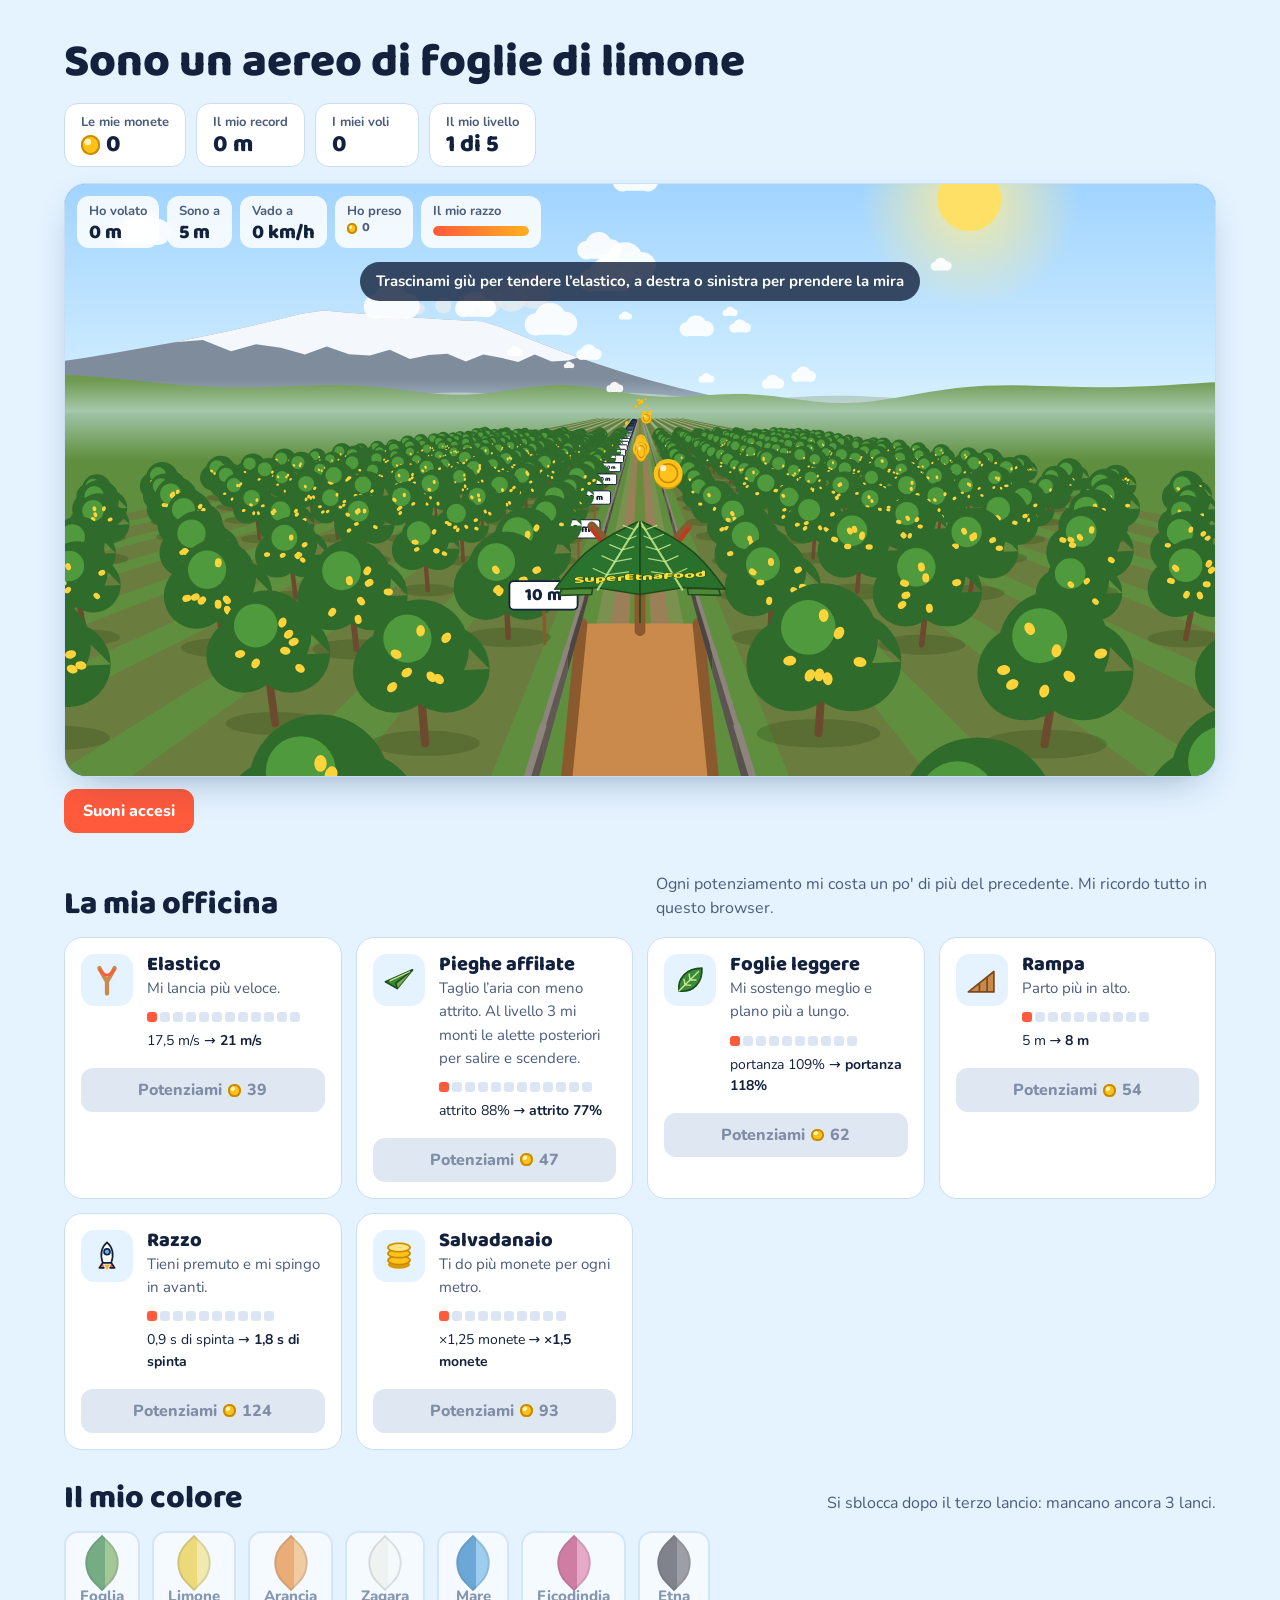
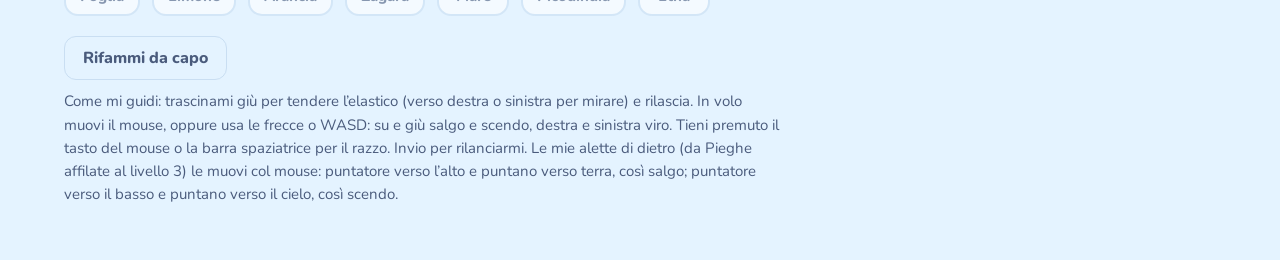
==== aereo/index.html @ 4b6e60f3 "Add files via upload" ====
<!DOCTYPE html>
<html lang="it">
<head>
<meta charset="utf-8">
<meta name="viewport" content="width=device-width, initial-scale=1">
<title>Aereo di foglie di limone</title>
<link rel="preconnect" href="https://fonts.googleapis.com">
<link href="https://fonts.googleapis.com/css2?family=Baloo+2:wght@600;800&family=Nunito:wght@500;700;800&display=swap" rel="stylesheet">
<style>
/* VOICE: gioco da cortile, allegro, raccontato dall'aereo stesso
   IDEA: una telecamera che insegue l'aereo di foglie di limone da dietro, sopra il prato a strisce
   PICTURE: il campo di volo in prima persona, grande in cima alla pagina, con cartelli, monete e nuvole in 3D
   COLOUR and TYPE: azzurro cielo dominante, legno caldo di supporto, oro moneta come accento; Baloo 2 + Nunito
   LAYOUT: titolo breve, campo di gioco a tutta larghezza, la mia officina a griglia sotto */
:root{color-scheme:light dark;
--bg:light-dark(#e4f3ff,#0c1530);--ink:light-dark(#13213d,#eef3ff);--soft:light-dark(#4a5b7c,#a9b7d6);
--card:light-dark(#ffffff,#16224a);--line:light-dark(#c9def2,#2a3a6e);
--coral:#ff5a3c;--coralInk:#fff;--gold:#ffc21a}
:root[data-theme=light]{color-scheme:light}:root[data-theme=dark]{color-scheme:dark}
*{box-sizing:border-box;min-width:0}
body{margin:0;background:var(--bg);color:var(--ink);font:16px/1.55 Nunito,system-ui,sans-serif;overflow-x:clip}
.band{padding:clamp(20px,3vw,40px) max(5vw,16px)}
h1,h2,h3{font-family:"Baloo 2",Nunito,sans-serif;line-height:1.05;margin:0;text-wrap:balance}
h1{font-size:clamp(32px,4.4vw,46px);font-weight:800}
h2{font-size:32px;font-weight:800}
h3{font-size:20px;font-weight:800}
.top{display:flex;flex-wrap:wrap;gap:16px 32px;align-items:flex-end;justify-content:space-between;padding-bottom:16px}
.top p{margin:6px 0 0;color:var(--soft);max-width:62ch}
.wallet{display:flex;gap:10px;flex-wrap:wrap}
.wallet>div{background:var(--card);border:1px solid var(--line);border-radius:14px;padding:8px 16px;min-width:104px}
.lbl{display:block;font-size:13px;color:var(--soft);font-weight:700}
.wallet b{font:800 24px/1.1 "Baloo 2",sans-serif;white-space:nowrap;display:flex;align-items:center;gap:6px}
.coin{display:inline-block;width:.8em;height:.8em;border-radius:50%;background:radial-gradient(circle at 35% 35%,#fff3b0 0 18%,var(--gold) 20% 70%,#d99a00 72%);box-shadow:inset 0 0 0 2px #c98a00;flex:none;vertical-align:-.08em}
.stage{position:relative;height:clamp(380px,66vh,640px);margin:0 max(5vw,16px);border-radius:22px;overflow:hidden;box-shadow:0 14px 40px -18px rgba(10,40,90,.45);border:1px solid var(--line);background:#4fb0ff}
.stage canvas{position:absolute;inset:0;width:100%;height:100%;touch-action:none;display:block;cursor:crosshair}
.hud{position:absolute;top:12px;left:12px;right:12px;display:flex;gap:8px;flex-wrap:wrap;pointer-events:none}
.hud>div{background:rgba(255,255,255,.84);color:#13213d;border-radius:12px;padding:5px 12px;backdrop-filter:blur(4px)}
.hud span{display:block;font-size:13px;font-weight:700;color:#4a5b7c}
.hud b{font:800 20px/1.1 "Baloo 2",sans-serif;white-space:nowrap;display:flex;gap:5px;align-items:center}
.fuel i{display:block;width:96px;height:10px;border-radius:6px;background:#dbe5f3;margin-top:5px;overflow:hidden}
.fuel em{display:block;height:100%;width:100%;background:linear-gradient(90deg,#ff5a3c,#ffb020);border-radius:6px}
.hint{position:absolute;left:50%;top:78px;transform:translateX(-50%);margin:0;background:rgba(19,33,61,.8);color:#fff;font-weight:700;padding:8px 16px;border-radius:999px;pointer-events:none;font-size:15px;max-width:min(92%,560px);text-align:center;text-wrap:balance}
.hint:empty{display:none}
.boost{position:absolute;right:14px;bottom:14px;min-height:64px;min-width:96px;border-radius:999px;font-size:18px;box-shadow:0 6px 0 #b4341f;touch-action:none;user-select:none;-webkit-user-select:none}
.boost:active,.boost.on{transform:translateY(4px);box-shadow:0 2px 0 #b4341f}
.boost[hidden]{display:none}
.prog{position:absolute;right:14px;top:96px;bottom:96px;width:58px;display:flex;flex-direction:column;align-items:center;gap:6px;pointer-events:none}
.prog[hidden]{display:none}
.prog b{background:rgba(255,255,255,.88);color:#13213d;border-radius:999px;padding:2px 8px;font:800 13px/1.3 Nunito,sans-serif;white-space:nowrap}
.prog .track{position:relative;flex:1;width:16px;border-radius:10px;background:rgba(255,255,255,.55);box-shadow:inset 0 0 0 2px rgba(19,33,61,.35)}
.prog .fill{position:absolute;left:0;right:0;bottom:0;height:0;border-radius:10px;background:linear-gradient(0deg,#3a8a3e,#ffd43b)}
.prog .rec{position:absolute;left:-10px;right:-10px;height:0;border-top:3px solid #ff5a3c}
.prog .rec[hidden]{display:none}
.prog .tick{position:absolute;left:-4px;right:-4px;height:0;border-top:2px solid rgba(19,33,61,.55)}
.prog .lv{position:absolute;left:-30px;transform:translateY(50%);font:800 12px/1.4 Nunito,sans-serif;font-style:normal;color:#13213d;background:rgba(255,255,255,.85);border-radius:6px;padding:0 5px}
.prog .lv.on{background:#ff5a3c;color:#fff}
.lvup{position:absolute;left:50%;top:34%;transform:translate(-50%,-50%);margin:0;text-align:center;pointer-events:none;color:#fff;font:800 clamp(28px,6vw,46px)/1.05 "Baloo 2",sans-serif;text-shadow:0 3px 0 #13213d,0 0 18px rgba(19,33,61,.55);opacity:0;transition:opacity .3s}
.lvup.on{opacity:1}
.lvup small{display:block;font-size:.5em;font-family:Nunito,sans-serif}
.ctrl .solo-tel{display:none}
.ctrl.tel .solo-tel{display:inline-flex}
.prog .me{position:absolute;left:50%;width:22px;height:22px;margin:0 0 -11px -11px;bottom:0;border-radius:70% 0;transform:rotate(-45deg);background:#2e7d32;box-shadow:0 0 0 3px #fff,0 2px 6px rgba(0,0,0,.35)}
@media(max-width:600px){.prog{top:88px;bottom:92px;width:50px}.prog b{font-size:12px;padding:1px 6px}}
.result{position:absolute;inset:0;display:grid;place-items:center;background:rgba(8,20,45,.35);padding:16px}
.result[hidden]{display:none}
.rcard{background:var(--card);color:var(--ink);border-radius:20px;padding:22px 24px;width:min(370px,100%);box-shadow:0 20px 50px -20px rgba(0,0,0,.5);text-align:center}
.rcard .big{font:800 clamp(40px,8vw,52px)/1 "Baloo 2",sans-serif;margin:4px 0 2px}
.rcard .rec{display:inline-block;background:var(--gold);color:#3a2600;font-weight:800;border-radius:999px;padding:2px 12px;font-size:14px;margin-bottom:6px}
.rows{margin:12px 0 16px;text-align:left}
.rows div{display:flex;justify-content:space-between;gap:12px;padding:6px 0;border-bottom:1px dashed var(--line)}
.rows div:last-child{border:0;font-weight:800;font-size:18px}
.rows b{white-space:nowrap;display:flex;gap:5px;align-items:center}
button{font:800 16px/1 Nunito,sans-serif;min-height:44px;border-radius:12px;border:0;cursor:pointer;padding:0 18px;background:var(--coral);color:var(--coralInk);display:inline-flex;align-items:center;justify-content:center;gap:6px;white-space:nowrap}
button:hover:not(:disabled){filter:brightness(1.07)}
button:focus-visible{outline:3px solid var(--gold);outline-offset:2px}
button:disabled{background:light-dark(#dfe7f2,#26335f);color:light-dark(#7f8da6,#8592b5);cursor:not-allowed}
.rcard button{width:100%;font-size:18px;min-height:50px}
.shophead{display:flex;flex-wrap:wrap;justify-content:space-between;align-items:flex-end;gap:8px 24px;margin-bottom:16px}
.shophead p{margin:0;color:var(--soft);max-width:56ch}
.grid{display:grid;grid-template-columns:repeat(auto-fill,minmax(min(100%,250px),1fr));gap:14px}
.up{background:var(--card);border:1px solid var(--line);border-radius:18px;padding:16px;display:grid;grid-template-columns:52px minmax(0,1fr);gap:4px 14px;align-content:start}
.up .ic{width:52px;height:52px;border-radius:14px;background:light-dark(#e4f3ff,#0f1b3e);display:grid;place-items:center;grid-row:span 2}
.up .ic svg{width:34px;height:34px}
.up p{margin:2px 0 0;color:var(--soft);font-size:15px}
.pips{display:flex;gap:3px;flex-wrap:wrap;margin-top:8px}
.pips i{width:10px;height:10px;border-radius:3px;background:light-dark(#dbe5f3,#26335f)}
.pips i.on{background:var(--coral)}
.val{font-size:14px!important;color:var(--ink)!important;margin-top:8px!important}
.up button{grid-column:1/-1;margin-top:12px}
.ghost{background:transparent;color:var(--soft);border:1px solid var(--line);margin-top:20px}
.foot{color:var(--soft);font-size:15px;margin-top:10px;max-width:80ch}
.esci{display:none;background:var(--card);color:var(--ink);border:1px solid var(--line);min-height:48px;align-self:center}
html.limoneto .esci{display:inline-flex}
.colhead{margin-top:32px}
.swatches{display:flex;flex-wrap:wrap;gap:12px}
.sw{flex-direction:column;background:var(--card);color:var(--ink);border:2px solid var(--line);min-height:auto;padding:10px 14px;gap:6px;border-radius:14px;font-size:15px}
.sw i{width:40px;height:40px;border-radius:70% 0;display:block;transform:rotate(-45deg);box-shadow:inset 0 0 0 2px rgba(0,0,0,.18)}
.sw[aria-pressed=true]{border-color:var(--coral);box-shadow:0 0 0 2px var(--coral)}
.sw:disabled{background:var(--card);color:var(--soft);opacity:.6}
.ctrl{display:flex;flex-wrap:wrap;gap:10px;margin:12px max(5vw,16px) 0}
.ctrl button{background:var(--card);color:var(--ink);border:1px solid var(--line)}
.ctrl button[aria-pressed=true]{background:var(--coral);color:var(--coralInk);border-color:var(--coral)}
.rnote{margin:-6px 0 12px;font-weight:700;color:var(--ink)}
.rnote[hidden]{display:none}
.premio{display:none;margin:8px 0 0;font-weight:700;color:var(--ink)}
html.limoneto .premio{display:block}
@media(max-width:600px){.hud b{font-size:17px}.hud>div{padding:4px 9px}.fuel i{width:70px}.hint{font-size:14px;top:auto;bottom:90px}.stage{margin:0 10px;border-radius:16px}}
</style>
</head>
<body>
<header class="band top">
  <div>
    <h1>Sono un aereo di foglie di limone</h1>
  </div>
  <div class="wallet">
    <div><span class="lbl">Le mie monete</span><b><span class="coin"></span><span id="coins">0</span></b></div>
    <div><span class="lbl">Il mio record</span><b id="best">0 m</b></div>
    <div><span class="lbl">I miei voli</span><b id="flights">0</b></div>
    <div><span class="lbl">Il mio livello</span><b id="livW">1 di 5</b></div>
    <button class="esci" id="esci"><svg viewBox="0 0 24 24" width="20" height="20" aria-hidden="true"><path d="M10 6 4 12l6 6M4 12h16" stroke="currentColor" stroke-width="2.5" fill="none" stroke-linecap="round" stroke-linejoin="round"/></svg>Torna al limoneto</button>
  </div>
</header>

<section class="stage" id="stage">
  <canvas id="game" aria-label="La stradina del limoneto, vista da dietro di me: trascinami giù per tendere l'elastico e lasciami andare"></canvas>
  <div class="hud">
    <div><span>Ho volato</span><b id="hDist">0 m</b></div>
    <div><span>Sono a</span><b id="hAlt">0 m</b></div>
    <div><span>Vado a</span><b id="hSpd">0 km/h</b></div>
    <div><span>Ho preso</span><b><span class="coin"></span><span id="hLoot">0</span></b></div>
    <div class="fuel" id="fuelBox"><span>Il mio razzo</span><i><em id="fuel"></em></i></div>
  </div>
  <p class="hint" id="hint"></p>
  <p class="lvup" id="lvup" aria-live="polite"></p>
  <button class="boost" id="boost" hidden>Razzo</button>
  <div class="prog" id="prog" hidden aria-hidden="true"><b id="progTop">4.000 m</b><div class="track" id="progTrack"><i class="fill" id="progFill"></i><i class="rec" id="progRec"></i><i class="me" id="progMe"></i></div><b>0 m</b></div>
  <div class="result" id="result" hidden>
    <div class="rcard" role="dialog" aria-labelledby="rTitle">
      <h3 id="rTitle">Sono atterrato!</h3>
      <div class="big" id="rDist">0 m</div>
      <span class="rec" id="rRec" hidden>È il mio nuovo record</span>
      <div class="rows">
        <div><span>Livello raggiunto</span><b id="rLiv">1</b></div>
        <div><span id="rDistLbl">Metri che ho volato</span><b><span class="coin"></span><span id="rDistC">0</span></b></div>
        <div><span>Monete che ho preso in volo</span><b><span class="coin"></span><span id="rLoot">0</span></b></div>
        <div><span>Ti porto in tasca</span><b><span class="coin"></span><span id="rTot">0</span></b></div>
      </div>
      <p class="rnote" id="rSblocco" hidden>Hai sbloccato i colori! Sotto l'officina puoi scegliere il mio.</p>
      <button id="again">Rilanciami</button>
    </div>
  </div>
</section>
<div class="ctrl" id="ctrl">
  <button id="btSuono" aria-pressed="true">Suoni accesi</button>
  <button id="btGiro" class="solo-tel" aria-pressed="true">Guida col giroscopio</button>
  <button id="btInv" class="solo-tel" aria-pressed="false">Inverti su e giù</button>
  <button id="btTara" class="solo-tel">Rimetti dritto</button>
</div>

<section class="band">
  <div class="shophead">
    <h2>La mia officina</h2>
    <p>Ogni potenziamento mi costa un po' di più del precedente. Mi ricordo tutto in questo browser.</p>
  </div>
  <div class="grid" id="shop"></div>
  <div class="shophead colhead">
    <h2>Il mio colore</h2>
    <p id="colNota"></p>
  </div>
  <div class="swatches" id="swatches"></div>
  <button class="ghost" id="reset">Rifammi da capo</button>
  <p class="foot" id="howto"></p>
</section>

<script>
{
const $=s=>document.querySelector(s);
const cv=$('#game'),ctx=cv.getContext('2d'),stage=$('#stage');
const KEY='aereo-di-carta-v1',G=9.8,THRUST=15,STEP=1/120,LAUNCH_G=.38,NEAR=.2;
const coarse=matchMedia('(pointer: coarse)').matches;
const IN_LIM=(()=>{try{return window.parent&&window.parent!==window&&/da=limoneto/.test(location.search)}catch(e){return false}})();
if(IN_LIM)document.documentElement.classList.add('limoneto');
const manda=m=>{try{if(IN_LIM)parent.postMessage(m,'*')}catch(e){}};
$('#esci').addEventListener('click',()=>{let ok=false;try{if(parent.__chiudiMinigioco){parent.__chiudiMinigioco();ok=true}}catch(e){}if(!ok)manda({tipo:'aereo-chiudi'})});
const nf=(n,d=0)=>n.toLocaleString('it-IT',{maximumFractionDigits:d});

const UP=[
 {id:'elastico',name:'Elastico',desc:'Mi lancia più veloce.',base:25,max:12,fmt:l=>`${nf(14+3.5*l,1)} m/s`},
 {id:'ali',name:'Pieghe affilate',desc:'Taglio l’aria con meno attrito. Al livello 3 mi monti le alette posteriori per salire e scendere.',base:30,max:12,fmt:l=>`attrito ${Math.round(100*.88**l)}%`},
 {id:'carta',name:'Foglie leggere',desc:'Mi sostengo meglio e plano più a lungo.',base:40,max:10,fmt:l=>`portanza ${Math.round(100*(1+.09*l))}%`},
 {id:'rampa',name:'Rampa',desc:'Parto più in alto.',base:35,max:10,fmt:l=>`${2+3*l} m`},
 {id:'razzo',name:'Razzo',desc:'Tieni premuto e mi spingo in avanti.',base:80,max:10,fmt:l=>l?`${nf(.9*l,1)} s di spinta`:'non ce l’ho'},
 {id:'zecca',name:'Salvadanaio',desc:'Ti do più monete per ogni metro.',base:60,max:10,fmt:l=>`×${nf(1+.25*l,2)} monete`}
];
const ICON={
 elastico:'<svg viewBox="0 0 40 40"><path d="M20 36V22M20 22 11 6M20 22l9-16" stroke="#c98a4b" stroke-width="5" stroke-linecap="round" fill="none"/><path d="M11 7q9 14 18 0" stroke="#ff5a3c" stroke-width="3" fill="none"/></svg>',
 ali:'<svg viewBox="0 0 40 40"><path d="M4 22 36 8 18 30z" fill="#3a8a3e" stroke="#1f4d1a" stroke-width="2" stroke-linejoin="round"/><path d="M36 8 16 24l2 6" fill="#78aa50" stroke="#1f4d1a" stroke-width="2" stroke-linejoin="round"/><path d="M33 10 9 21" stroke="#c8eb8c" stroke-width="1.5"/></svg>',
 carta:'<svg viewBox="0 0 40 40"><path d="M7 33C5 18 16 6 34 6c1 17-10 29-27 27z" fill="#3a8a3e" stroke="#1f4d1a" stroke-width="2" stroke-linejoin="round"/><path d="M7 33 30 10M14 26l-1-7M14 26l7 0M20 20l-1-7M20 20l7 0" stroke="#c8eb8c" stroke-width="1.6" stroke-linecap="round"/></svg>',
 rampa:'<svg viewBox="0 0 40 40"><path d="M4 34 34 10v24z" fill="#c98a4b" stroke="#7a4a1e" stroke-width="2" stroke-linejoin="round"/><path d="M17 24v10M26 17v17" stroke="#7a4a1e" stroke-width="2"/></svg>',
 razzo:'<svg viewBox="0 0 40 40"><path d="M20 4c7 6 8 15 5 24H15c-3-9-2-18 5-24z" fill="#fff" stroke="#13213d" stroke-width="2"/><circle cx="20" cy="15" r="3.5" fill="#5db8ff" stroke="#13213d" stroke-width="2"/><path d="M15 28l-4 6h6M25 28l4 6h-6" fill="#ff5a3c" stroke="#13213d" stroke-width="2" stroke-linejoin="round"/><path d="M17 30l3 7 3-7" fill="#ffb020"/></svg>',
 zecca:'<svg viewBox="0 0 40 40"><ellipse cx="20" cy="30" rx="13" ry="5" fill="#d99a00"/><ellipse cx="20" cy="25" rx="13" ry="5" fill="#ffc21a" stroke="#c98a00" stroke-width="2"/><ellipse cx="20" cy="17" rx="13" ry="5" fill="#ffc21a" stroke="#c98a00" stroke-width="2"/><ellipse cx="20" cy="10" rx="13" ry="5" fill="#ffe27a" stroke="#c98a00" stroke-width="2"/></svg>'
};

const COLORI=[
 {id:'foglia',nome:'Foglia',top:[46,125,50],under:[120,170,80],keel:[88,150,62],edge:'#1f4d1a',vein:'rgba(200,235,140,.85)',brand:'#ffe135'},
 {id:'limone',nome:'Limone',top:[240,200,35],under:[250,228,120],keel:[225,180,30],edge:'#6e5200',vein:'rgba(255,250,210,.9)',brand:'#2e7d32'},
 {id:'arancia',nome:'Arancia',top:[238,128,30],under:[250,178,100],keel:[215,108,22],edge:'#6e3300',vein:'rgba(255,225,180,.85)',brand:'#fff4c2'},
 {id:'zagara',nome:'Zagara',top:[246,244,234],under:[255,255,250],keel:[228,224,208],edge:'#7d7762',vein:'rgba(170,160,120,.75)',brand:'#2e7d32'},
 {id:'mare',nome:'Mare',top:[28,118,190],under:[110,180,230],keel:[22,98,165],edge:'#0b355a',vein:'rgba(190,230,255,.8)',brand:'#ffe135'},
 {id:'ficodindia',nome:'Ficodindia',top:[196,48,104],under:[232,120,162],keel:[170,35,86],edge:'#560d2b',vein:'rgba(255,200,220,.8)',brand:'#ffe135'},
 {id:'etna',nome:'Etna',top:[62,56,64],under:[112,102,108],keel:[46,40,48],edge:'#141113',vein:'rgba(255,140,60,.75)',brand:'#ff7a1a'}
];
const colore=()=>COLORI.find(c=>c.id===st.colore&&st.flights>=3)||COLORI[0];
function load(){try{const d=JSON.parse(localStorage.getItem(KEY));if(d&&d.lv)return d}catch(e){}return{coins:0,best:0,flights:0,lv:{}}}
function save(){try{localStorage.setItem(KEY,JSON.stringify(st))}catch(e){}}
let st=load();
const lv=id=>Math.max(1,st.lv[id]||0);
const alette=()=>lv('ali')>=3;
const cost=(u,l)=>Math.round(u.base*1.55**l);
const stats=()=>({v0:14+3.5*lv('elastico'),kD:.03*.88**lv('ali'),kL:.06*(1+.09*lv('carta')),ramp:2+3*lv('rampa'),fuel:.9*lv('razzo'),mult:1+.25*lv('zecca')});

let dpr=1,W=0,H=0,F=1,cx=0,cy=0;
let S=stats(),state='aim',plane,coins=[],pops=[],boosting=false,flightT=0;
let dragging=false,dragStart=null,power=0,aimYaw=0;
let ptX=0,ptY=0,inX=0,inY=0,joy=null;
const giro={ok:false,roll:0,pit:0,r0:null,p0:null};let giroChiesto=false;
const giroOn=()=>coarse&&st.giro!==false;
function angoloSchermo(){const a=(screen.orientation&&screen.orientation.angle!=null)?screen.orientation.angle:(window.orientation||0);return((a%360)+360)%360}
function suGiro(e){if(e.gamma==null&&e.beta==null)return;giro.ok=true;const a=angoloSchermo();
  giro.roll=a===90?e.beta:a===270?-e.beta:a===180?-e.gamma:e.gamma;
  giro.pit=a===90?e.gamma:a===270?-e.gamma:a===180?e.beta:-e.beta;if(giro.r0==null)tara()}
async function chiediGiro(){if(giroChiesto||!giroOn())return;giroChiesto=true;
  try{if(window.DeviceOrientationEvent&&typeof DeviceOrientationEvent.requestPermission==='function'){const r=await DeviceOrientationEvent.requestPermission();if(r!=='granted'){giroChiesto=false;return}}addEventListener('deviceorientation',suGiro)}catch(e){giroChiesto=false}}
function tara(){giro.r0=giro.roll;giro.p0=giro.pit}
function giroIn(){if(state!=='fly'||!giroOn()||!giro.ok||joy||giro.r0==null)return null;
  let dr=giro.roll-giro.r0,dp=giro.pit-giro.p0;if(dp>90)dp-=180;if(dp<-90)dp+=180;if(dr>90)dr-=180;if(dr<-90)dr+=180;
  return[dz(cl(dr/22)),dz(cl(dp/18))*(st.inv?-1:1)]}const keys=new Set();
const C={x:0,y:0,z:0},cam={yaw:0,pitch:0,roll:0};

const stars=Array.from({length:90},()=>({a:Math.random()*6.283,e:.04+Math.random()*.9,r:Math.random()*1.3+.4}));
function isDark(){const t=document.documentElement.dataset.theme;if(t==='dark')return true;if(t==='light')return false;return matchMedia('(prefers-color-scheme: dark)').matches}

function resize(){dpr=Math.min(2,window.devicePixelRatio||1);W=cv.width=Math.round(stage.clientWidth*dpr);H=cv.height=Math.round(stage.clientHeight*dpr);F=Math.min(H*.85,W*.75);cx=W/2;cy=H*.5}
const ro=new ResizeObserver(resize);ro.observe(stage);resize();

function rnd(n){const x=Math.sin(n*127.1+311.7)*43758.5453;return x-Math.floor(x)}
function makeCoins(){
  coins=[];let x=14;
  while(x<9000){
    x+=8+Math.random()*16;const spread=Math.min(14,2+x*.02),hm=Math.min(70,3+x*.045);
    const z=(Math.random()-.5)*2*spread,y=1+Math.random()*hm;
    if(Math.random()<.3){for(let i=0;i<5;i++)coins.push({x:x+i*4,y,z,got:false});x+=20}
    else coins.push({x,y,z,got:false});
  }
}

function reset(){
  S=stats();state='aim';boosting=false;dragging=false;power=0;aimYaw=0;flightT=0;pops=[];inX=inY=ptX=ptY=0;joy=null;
  plane={x:0,y:S.ramp+1.2,z:0,v:0,g:0,psi:0,fuel:S.fuel,ground:false,loot:0,boost:false};
  makeCoins();trail.length=0;$('#result').hidden=true;renderShop();
}

/* fisica: v velocità, g angolo di salita, psi direzione; pitchIn = cabra (+) o picchia (−) */
function integ(p,dt,boost,pitchIn,turn){
  const v=Math.max(.5,p.v),c=Math.cos(p.g),k=1+.6*pitchIn;
  const L=Math.min(S.kL*v*v*k,1.3*G*k)*Math.max(0,c),D=S.kD*v*v*(1+.7*pitchIn*pitchIn);
  p.v=Math.max(.5,p.v+(-D-G*Math.sin(p.g)+(boost?THRUST:0))*dt);
  p.g=Math.max(-1.5,Math.min(1.4,p.g+(L-G*c)/v*dt));
  p.psi+=turn*dt;
  const h=p.v*Math.cos(p.g);p.x+=h*Math.cos(p.psi)*dt;p.z+=h*Math.sin(p.psi)*dt;p.y+=p.v*Math.sin(p.g)*dt;
}

function aimEye(){const back=power*2.2;return{x:-back*Math.cos(aimYaw),y:S.ramp+1.2-power*.45,z:-back*Math.sin(aimYaw)}}

function launch(){
  if(power<.08){power=0;aimYaw=0;return}
  const e=aimEye();Object.assign(plane,{x:e.x,y:e.y,z:e.z,v:S.v0*power,g:LAUNCH_G,psi:aimYaw});
  state='fly';power=0;tara();livVolo=1;audioInit();renderShop();
}

function update(dt){
  const p=plane;flightT+=dt;
  if(p.ground){
    p.v-=7*dt;if(p.v<=.2){p.v=0;land();return}
    p.x+=p.v*Math.cos(p.psi)*dt;p.z+=p.v*Math.sin(p.psi)*dt;return;
  }
  const b=boosting&&p.fuel>0;if(b)p.fuel=Math.max(0,p.fuel-dt);p.boost=b;
  integ(p,dt,b,inY,inX*.9*Math.min(1,p.v/8));
  if(p.y<=0){p.y=0;p.g=0;p.ground=true;p.v*=.75;p.boost=false}
  for(const c of coins){
    if(c.got||Math.abs(c.x-p.x)>2.2)continue;
    if(Math.hypot(c.x-p.x,c.y-p.y,c.z-p.z)<2.2){c.got=true;const v=Math.round(5*S.mult);p.loot+=v;pops.push({x:c.x,y:c.y,z:c.z,t:0,txt:'+'+v})}
  }
  const ln=livelloDi(p.x);if(ln>livVolo){livVolo=ln;const v=Math.round(25*ln*S.mult);p.loot+=v;annunciaLivello(ln,v)}
  if(flightT>400)land();
}

function land(){
  if(state!=='fly')return;state='done';boosting=false;$('#boost').classList.remove('on');
  const d=Math.max(0,plane.x),dc=Math.floor(d*S.mult),tot=dc+plane.loot,rec=d>st.best;
  const prima=st.flights;st.coins+=tot;st.flights++;st.livMax=Math.max(st.livMax||1,livelloDi(d));$('#rSblocco').hidden=!(prima<3&&st.flights>=3);if(rec)st.best=d;save();
  $('#rDist').textContent=nf(d,1)+' m';$('#rLiv').textContent=livelloDi(d)+' · '+LIVELLI[livelloDi(d)-1];$('#rRec').hidden=!rec;
  $('#rDistLbl').textContent=S.mult>1?`Metri che ho volato × ${nf(S.mult,2)}`:'Metri che ho volato';
  $('#rDistC').textContent=nf(dc);$('#rLoot').textContent=nf(plane.loot);$('#rTot').textContent='+'+nf(tot);
  $('#result').hidden=false;renderShop();manda({tipo:'aereo-fine',metri:+d.toFixed(1),monete:tot,record:rec});$('#again').focus({preventScroll:true});
}

/* camera in terza persona: mi segue da dietro e da sopra */
let bank=0;const trail=[];let sparks=[];
/* 5 livelli: con tutti i potenziamenti al massimo e un volo ben guidato arrivo a circa 3.860 m, quindi il percorso è di 4.000 m in 5 tratti da 800 */
const PERCORSO=4000,TRATTO=PERCORSO/5,LIVELLI=['La stradina','I filari','La saia','Le colline','Verso l’Etna'];
const livelloDi=d=>Math.min(5,Math.floor(Math.max(0,d)/TRATTO)+1);
let livVolo=1,lvT=null;
function annunciaLivello(n,bonus){const el=$('#lvup');el.innerHTML=`Livello ${n}<small>${LIVELLI[n-1]} · +${nf(bonus)} monete</small>`;el.classList.add('on');clearTimeout(lvT);lvT=setTimeout(()=>el.classList.remove('on'),2200);suonoLivello()}
(function(){const tr=$('#progTrack');let h='';for(let i=1;i<5;i++)h+=`<i class="tick" style="bottom:${i*20}%"></i>`;for(let i=1;i<=5;i++)h+=`<i class="lv" id="lv${i}" style="bottom:${i*20-10}%">${i}</i>`;tr.insertAdjacentHTML('beforeend',h)})();
function pose(){
  if(state==='aim'){const e=aimEye();return{x:e.x,y:e.y,z:e.z,psi:aimYaw,g:LAUNCH_G*(.4+.6*power),roll:0}}
  const p=plane;return{x:p.x,y:p.y,z:p.z,psi:p.psi,g:p.ground?0:p.g,roll:p.ground?0:bank};
}
function camera(dt){
  const P=pose(),fl=state!=='aim';
  bank+=((state==='fly'&&!plane.ground?inX*.6:0)-bank)*Math.min(1,dt*6);
  const dist=7+(fl?Math.min(5,plane.v*.07):0),h=2.6,cp=Math.cos(P.psi),sp=Math.sin(P.psi);
  const T={x:P.x-cp*dist,y:Math.max(.7,P.y+h-Math.sin(P.g)*dist*.5),z:P.z-sp*dist};
  const k=Math.min(1,dt*(fl?6:10));C.x+=(T.x-C.x)*k;C.y+=(T.y-C.y)*k;C.z+=(T.z-C.z)*k;
  const L={x:P.x+cp*5,y:P.y+.4,z:P.z+sp*5};
  const yaw=Math.atan2(L.z-C.z,L.x-C.x),pit=Math.atan2(L.y-C.y,Math.hypot(L.x-C.x,L.z-C.z));
  let dy=yaw-cam.yaw;dy=Math.atan2(Math.sin(dy),Math.cos(dy));
  cam.yaw+=dy*Math.min(1,dt*10);cam.pitch+=(pit-cam.pitch)*Math.min(1,dt*10);cam.roll+=(-bank*.25-cam.roll)*Math.min(1,dt*6);
}
/* il mio corpo di foglie di limone: coordinate locali (avanti, destra, su) */
const SC=1.3,NOSE=[1.05,0],BRAND='SuperEtnaFood';
function wingPts(side){
  const tip=[-.85,.8*side],d=[tip[0]-NOSE[0],tip[1]-NOSE[1]],len=Math.hypot(d[0],d[1]);
  const n=side<0?[-d[1]/len,d[0]/len]:[d[1]/len,-d[0]/len],pts=[];
  for(let i=0;i<=10;i++){const t=i/10,b=.14*Math.sin(Math.PI*t);const f=NOSE[0]+d[0]*t+n[0]*b,r=NOSE[1]+d[1]*t+n[1]*b;pts.push([f,r,.07*Math.abs(r)])}
  pts.push([-.78,.42*side,.035]);pts.push([-.85,0,0]);return{pts,n,tip};
}
const WINGS=[wingPts(-1),wingPts(1)];
function toWorld(P,f,r,u){
  f*=SC;r*=SC;u*=SC;
  const cg=Math.cos(P.g),sg=Math.sin(P.g),cps=Math.cos(P.psi),sps=Math.sin(P.psi),cr=Math.cos(P.roll),sr=Math.sin(P.roll);
  const Fw=[cg*cps,sg,cg*sps],R0=[-sps,0,cps],U0=[-sg*cps,cg,-sg*sps];
  const R=[R0[0]*cr-U0[0]*sr,R0[1]*cr-U0[1]*sr,R0[2]*cr-U0[2]*sr],U=[U0[0]*cr+R0[0]*sr,U0[1]*cr+R0[1]*sr,U0[2]*cr+R0[2]*sr];
  return[P.x+Fw[0]*f+R[0]*r+U[0]*u,P.y+Fw[1]*f+R[1]*r+U[1]*u,P.z+Fw[2]*f+R[2]*r+U[2]*u];
}
const cw=(P,q)=>toCam(...toWorld(P,q[0],q[1],q[2]));
function shade(P,a,b,c){
  const A=toWorld(P,...a),B=toWorld(P,...b),Cc=toWorld(P,...c),u=[B[0]-A[0],B[1]-A[1],B[2]-A[2]],v=[Cc[0]-A[0],Cc[1]-A[1],Cc[2]-A[2]];
  const n=[u[1]*v[2]-u[2]*v[1],u[2]*v[0]-u[0]*v[2],u[0]*v[1]-u[1]*v[0]],nl=Math.hypot(...n)||1;
  return .6+.4*Math.abs((n[0]*.35+n[1]*.85+n[2]*.4)/nl/1.01);
}
const rgb=(c,k)=>`rgb(${Math.round(c[0]*k)},${Math.round(c[1]*k)},${Math.round(c[2]*k)})`;
function pathCam(cs){const c=clip(cs);if(c.length<3)return false;ctx.beginPath();c.forEach((q,i)=>{const s=pr(q);i?ctx.lineTo(s.x,s.y):ctx.moveTo(s.x,s.y)});ctx.closePath();return true}
function drawPlane(P,t,boost){
  if(boost){const fl=1+.3*Math.sin(t*45)+.15*Math.sin(t*71),f0=-.9,
      fiamma=(len,w,col)=>{const tip=toWorld(P,f0-len*fl,0,-.03);poly([toWorld(P,f0,-w,-.03),tip,toWorld(P,f0,w,-.03)],col);poly([toWorld(P,f0,0,-w-.03),tip,toWorld(P,f0,0,w-.03)],col)};
    const g0=toCam(...toWorld(P,f0-.5,0,-.03));
    if(g0.f>NEAR){const c=pr(g0),R_=Math.min(260*dpr,1.6*F/g0.f*fl),gr=ctx.createRadialGradient(c.x,c.y,0,c.x,c.y,R_);gr.addColorStop(0,'rgba(255,200,60,.55)');gr.addColorStop(1,'rgba(255,90,20,0)');ctx.fillStyle=gr;ctx.beginPath();ctx.arc(c.x,c.y,R_,0,7);ctx.fill()}
    fiamma(3.2,.34,'rgba(230,60,20,.55)');fiamma(2.4,.26,'#ff6a1c');fiamma(1.6,.18,'#ffb020');fiamma(.9,.1,'#ffe135');fiamma(.4,.05,'#fffbe0')}
  const up=toWorld(P,0,0,1),ctr=toWorld(P,0,0,0),top=(C.x-ctr[0])*(up[0]-ctr[0])+(C.y-ctr[1])*(up[1]-ctr[1])+(C.z-ctr[2])*(up[2]-ctr[2])>0;
  const K=colore(),LEAF=K.top,UNDER=K.under,KEEL=K.keel,VEIN=top?K.vein:'rgba(255,255,255,.6)';
  const faces=[];
  WINGS.forEach((w,i)=>{const cs=w.pts.map(q=>cw(P,q));faces.push({d:cs.reduce((s,q)=>s+q.f,0)/cs.length,draw:()=>{
    if(!pathCam(cs))return;ctx.fillStyle=rgb(top?LEAF:UNDER,shade(P,[NOSE[0],0,0],w.pts[10],[-.85,0,0]));ctx.fill();ctx.strokeStyle=K.edge;ctx.lineWidth=1.6*dpr;ctx.lineJoin='round';ctx.stroke();
    const mid=[-.82,w.tip[1]*.5,.035];segC(cw(P,[NOSE[0],0,0]),cw(P,mid),.03,VEIN);
    for(let k=1;k<=5;k++){const tt=k/6,m=[NOSE[0]+(mid[0]-NOSE[0])*tt,(mid[1])*tt,.035*tt],e=[m[0]+.12,m[1]+w.n[1]*.16,m[2]+.01],e2=[m[0]+.1,m[1]*.35,.01];segC(cw(P,m),cw(P,e),.014,VEIN);segC(cw(P,m),cw(P,e2),.012,VEIN)}
  }})});
  const kp=[[NOSE[0],0,0],[-.85,0,0],[-.85,0,-.3]],kc=kp.map(q=>cw(P,q));
  faces.push({d:kc.reduce((s,q)=>s+q.f,0)/3,draw:()=>{if(!pathCam(kc))return;ctx.fillStyle=rgb(KEEL,shade(P,...kp));ctx.fill();ctx.strokeStyle=K.edge;ctx.lineWidth=1.6*dpr;ctx.stroke()}});
  // le alette posteriori: piccioletto come fusoliera, timone di profondità, timone di direzione e alettoni sulle ali
  const vola=state==='fly'&&!plane.ground,cx_=vola?inX:0,cy_=vola?inY:0;
  const sup=(pts,col,mob)=>{const cs=pts.map(q=>cw(P,q));faces.push({d:cs.reduce((s,q)=>s+q.f,0)/cs.length,draw:()=>{
    if(!pathCam(cs))return;ctx.fillStyle=rgb(col,shade(P,pts[0],pts[1],pts[2]));ctx.fill();ctx.strokeStyle=K.edge;ctx.lineWidth=(mob?1.6:1.3)*dpr;ctx.lineJoin='round';ctx.stroke();
    if(mob){segC(cs[0],cs[1],.012,K.edge)}}})};
  const AL=alette();
  if(AL){const stem=[cw(P,[-.75,0,-.02]),cw(P,[-1.38,0,0])];
  faces.push({d:(stem[0].f+stem[1].f)/2,draw:()=>segC(stem[0],stem[1],.05,K.edge)});}
  const FIX=top?LEAF:UNDER,MOB=KEEL,de=-cy_*.6,dr=cx_*.55;
  for(const sd of [-1,1]){
    // stabilizzatore e timone di profondità (su e giù)
    if(AL){sup([[-1.02,.02*sd,0],[-1.06,.36*sd,.01],[-1.16,.38*sd,.01],[-1.17,.02*sd,0]],FIX,false);
    const ce=.17,ex=-ce*Math.cos(de),ez=ce*Math.sin(de);
    sup([[-1.17,.38*sd,.01],[-1.17,.02*sd,0],[-1.17+ex,.04*sd,ez],[-1.17+ex,.34*sd,.01+ez]],MOB,true);}
    // alettoni sul bordo delle ali (virata)
    const da=sd*cx_*.5,ca=.12,ax=-ca*Math.cos(da),az=ca*Math.sin(da),r1=.45,r2=.74,f1=-.786,f2=-.838,u1=.07*r1,u2=.07*r2;
    sup([[f2,r2*sd,u2],[f1,r1*sd,u1],[f1+ax,r1*sd,u1+az],[f2+ax,r2*sd,u2+az]],MOB,true);
  }
  // deriva e timone di direzione (destra e sinistra)
  if(AL){sup([[-1.0,0,.01],[-1.13,0,.33],[-1.19,0,.33],[-1.19,0,.01]],FIX,false);
  const cr=.16,rx=-cr*Math.cos(dr),rr=cr*Math.sin(dr);
    sup([[-1.19,0,.33],[-1.19,0,.01],[-1.19+rx,rr,.02],[-1.19+rx,rr,.3]],MOB,true);}
  faces.sort((a,b)=>b.d-a.d).forEach(f=>f.draw());
  if(!top)return;
  // la scritta sulle ali, in giallo limone
  const O=cw(P,[-.6,0,.04]),X=cw(P,[-.6,.1,.045]),Y=cw(P,[-.7,0,.04]);
  if(O.f<NEAR||X.f<NEAR||Y.f<NEAR)return;
  const o=pr(O),x=pr(X),y=pr(Y),ax=(x.x-o.x)*10,ay=(x.y-o.y)*10,dx=(y.x-o.x)*10,dy=(y.y-o.y)*10;
  if(Math.hypot(ax,ay)*1.1<28*dpr)return;
  ctx.save();
  ctx.beginPath();for(const w of WINGS){const c=clip(w.pts.map(q=>cw(P,q)));c.forEach((q,i)=>{const s=pr(q);i?ctx.lineTo(s.x,s.y):ctx.moveTo(s.x,s.y)});ctx.closePath()}ctx.clip();
  ctx.transform(ax,ay,dx,dy,o.x,o.y);
  ctx.font='800 100px "Baloo 2",Nunito,sans-serif';const tw=ctx.measureText(BRAND).width,k=1.3/tw;ctx.scale(k,k);
  ctx.textAlign='center';ctx.textBaseline='middle';ctx.lineJoin='round';
  ctx.strokeStyle=K.edge;ctx.lineWidth=9;ctx.strokeText(BRAND,0,0);ctx.fillStyle=K.brand;ctx.fillText(BRAND,0,0);
  ctx.restore();
}
function toCam(x,y,z){
  const dx=x-C.x,dy=y-C.y,dz=z-C.z,cy_=Math.cos(cam.yaw),sy_=Math.sin(cam.yaw),cp=Math.cos(cam.pitch),sp=Math.sin(cam.pitch);
  const f=dx*cy_+dz*sy_,r=-dx*sy_+dz*cy_;return{f:f*cp+dy*sp,r,u:-f*sp+dy*cp};
}
const pr=q=>({x:q.r/q.f*F,y:-q.u/q.f*F});
function clip(pts){const o=[];for(let i=0;i<pts.length;i++){const a=pts[i],b=pts[(i+1)%pts.length],ai=a.f>=NEAR,bi=b.f>=NEAR;if(ai)o.push(a);if(ai!==bi){const t=(NEAR-a.f)/(b.f-a.f);o.push({f:NEAR,r:a.r+(b.r-a.r)*t,u:a.u+(b.u-a.u)*t})}}return o}
function poly(w,fill){const c=clip(w.map(p=>toCam(p[0],p[1],p[2])));if(c.length<3)return;ctx.fillStyle=fill;ctx.beginPath();c.forEach((q,i)=>{const s=pr(q);i?ctx.lineTo(s.x,s.y):ctx.moveTo(s.x,s.y)});ctx.fill()}
function segC(a,b,wm,col){
  if(a.f<NEAR&&b.f<NEAR)return;
  if(a.f<NEAR){const t=(NEAR-a.f)/(b.f-a.f);a={f:NEAR,r:a.r+(b.r-a.r)*t,u:a.u+(b.u-a.u)*t}}
  if(b.f<NEAR){const t=(NEAR-b.f)/(a.f-b.f);b={f:NEAR,r:b.r+(a.r-b.r)*t,u:b.u+(a.u-b.u)*t}}
  const A=pr(a),B=pr(b);ctx.strokeStyle=col;ctx.lineWidth=Math.min(80*dpr,Math.max(1.2*dpr,wm*F*2/(a.f+b.f)));ctx.lineCap='round';
  ctx.beginPath();ctx.moveTo(A.x,A.y);ctx.lineTo(B.x,B.y);ctx.stroke();
}
const seg=(a,b,wm,col)=>segC(toCam(...a),toCam(...b),wm,col);
function dirPr(az,el){const x=Math.cos(el)*Math.cos(az),y=Math.sin(el),z=Math.cos(el)*Math.sin(az);const cy_=Math.cos(cam.yaw),sy_=Math.sin(cam.yaw),cp=Math.cos(cam.pitch),sp=Math.sin(cam.pitch);const f=x*cy_+z*sy_,r=-x*sy_+z*cy_;const q={f:f*cp+y*sp,r,u:-f*sp+y*cp};return q.f>.05?pr(q):null}
function hillH(a,s){return 40+50*(.5+.5*Math.sin(a*3+s))+30*(.5+.5*Math.sin(a*7.3+s*2))+14*Math.sin(a*17+s)}

function drawTree(x,z,q,n,dk){
  const c=pr(q),s=F/q.f,r=1.45*s*(.85+.3*rnd(n+.2));if(Math.abs(c.x)>Math.hypot(W,H)+r)return;
  const LEAF=dk?'#1c4a22':'#2f6b2a';
  if(r<3*dpr){ctx.fillStyle=LEAF;ctx.beginPath();ctx.arc(c.x,c.y,Math.max(1,r),0,7);ctx.fill();return}
  const b=pr(toCam(x,0,z));
  ctx.fillStyle=dk?'rgba(0,0,0,.25)':'rgba(30,50,15,.22)';ctx.beginPath();ctx.ellipse(b.x,b.y,r*.95,r*.22,0,0,7);ctx.fill();
  ctx.strokeStyle=dk?'#4a3524':'#6b4a2e';ctx.lineWidth=Math.max(1,.2*s);ctx.lineCap='round';ctx.beginPath();ctx.moveTo(b.x,b.y);ctx.lineTo(c.x,c.y+r*.3);ctx.stroke();
  ctx.fillStyle=LEAF;ctx.beginPath();ctx.arc(c.x-r*.45,c.y+r*.12,r*.72,0,7);ctx.arc(c.x+r*.45,c.y+r*.08,r*.76,0,7);ctx.arc(c.x,c.y-r*.28,r*.85,0,7);ctx.fill();
  if(r>6*dpr){ctx.fillStyle=dk?'#2c6630':'#4f9a3c';ctx.beginPath();ctx.arc(c.x-r*.22,c.y-r*.45,r*.42,0,7);ctx.fill()}
  if(r>9*dpr){ctx.fillStyle=dk?'#d9b52e':'#ffd43b';for(let k=0;k<7;k++){const a=rnd(n+k*1.3)*6.283,d=r*(.25+.55*rnd(n+k*2.1));ctx.beginPath();ctx.ellipse(c.x+Math.cos(a)*d,c.y+Math.sin(a)*d*.8,r*.1,r*.075,a,0,7);ctx.fill()}}
}
function drawCoin(x,y,r,t,k){
  const s=Math.abs(Math.cos(t*3+k));ctx.save();ctx.translate(x,y);ctx.scale(.25+.75*s,1);
  ctx.fillStyle='#d99a00';ctx.beginPath();ctx.arc(0,r*.12,r,0,7);ctx.fill();
  ctx.fillStyle='#ffc21a';ctx.beginPath();ctx.arc(0,0,r,0,7);ctx.fill();
  if(r>5*dpr){ctx.strokeStyle='#c98a00';ctx.lineWidth=Math.max(1,r*.12);ctx.beginPath();ctx.arc(0,0,r*.66,0,7);ctx.stroke();ctx.fillStyle='rgba(255,255,255,.75)';ctx.beginPath();ctx.arc(-r*.35,-r*.35,r*.22,0,7);ctx.fill()}
  ctx.restore();
}

function draw(t){
  const dk=isDark(),p=plane,D=Math.hypot(W,H),fly=state!=='aim';
  ctx.setTransform(1,0,0,1,0,0);
  let shx=0,shy=0;if(p.boost&&state==='fly'){shx=(Math.random()-.5)*4*dpr;shy=(Math.random()-.5)*4*dpr}
  ctx.save();ctx.translate(cx+shx,cy+shy);ctx.rotate(cam.roll);
  const hy=Math.max(-D*2,Math.min(D*2,Math.tan(cam.pitch)*F));
  // cielo
  const sg=ctx.createLinearGradient(0,hy-F*1.3,0,hy);
  sg.addColorStop(0,dk?'#071029':'#3d9fff');sg.addColorStop(1,dk?'#2d4282':'#d6f0ff');
  ctx.fillStyle=sg;ctx.fillRect(-D,-D*3,2*D,hy+D*3);
  if(dk){ctx.fillStyle='#fff';for(const s of stars){const q=dirPr(s.a,s.e);if(!q||Math.abs(q.x)>D)continue;ctx.globalAlpha=.35+.6*Math.abs(Math.sin(t*.7+s.a*9));ctx.beginPath();ctx.arc(q.x,q.y,s.r*dpr,0,7);ctx.fill()}ctx.globalAlpha=1}
  const sun=dirPr(.55,.32);
  if(sun){if(dk){ctx.fillStyle='#f4f1d6';ctx.beginPath();ctx.arc(sun.x,sun.y,26*dpr,0,7);ctx.fill();ctx.fillStyle='#2b3c78';ctx.beginPath();ctx.arc(sun.x+11*dpr,sun.y-6*dpr,23*dpr,0,7);ctx.fill()}
    else{const g=ctx.createRadialGradient(sun.x,sun.y,0,sun.x,sun.y,110*dpr);g.addColorStop(0,'rgba(255,236,150,.9)');g.addColorStop(1,'rgba(255,236,150,0)');ctx.fillStyle=g;ctx.fillRect(sun.x-110*dpr,sun.y-110*dpr,220*dpr,220*dpr);ctx.fillStyle='#ffe066';ctx.beginPath();ctx.arc(sun.x,sun.y,32*dpr,0,7);ctx.fill()}}
  // l'Etna all'orizzonte, a sinistra della stradina
  {const az=-.42,pk=.16,wd=.75,N=48,top=[];let ok=true;
    for(let i=0;i<=N;i++){const a=az-wd+2*wd*i/N,u=Math.abs(a-az)/wd,e=pk*Math.min(1,1.35*Math.pow(1-u,1.5)),q=dirPr(a,e);if(!q){ok=false;break}top.push({a,e,q})}
    const b0=ok&&dirPr(az-wd,-.02),b1=ok&&dirPr(az+wd,-.02);
    if(ok&&b0&&b1){ctx.fillStyle=dk?'#26355f':'#7f8c9c';ctx.beginPath();ctx.moveTo(b0.x,b0.y);top.forEach(o=>ctx.lineTo(o.q.x,o.q.y));ctx.lineTo(b1.x,b1.y);ctx.closePath();ctx.fill();
      const neve=top.filter(o=>o.e>pk*.6),low=[];
      if(neve.length>2){for(let i=neve.length-1;i>=0;i--){const q=dirPr(neve[i].a,pk*(.6+.05*Math.sin(i*2.3)));if(q)low.push(q)}
        ctx.fillStyle=dk?'rgba(200,212,236,.85)':'#f4f7fb';ctx.beginPath();neve.forEach((o,i)=>i?ctx.lineTo(o.q.x,o.q.y):ctx.moveTo(o.q.x,o.q.y));low.forEach(q=>ctx.lineTo(q.x,q.y));ctx.closePath();ctx.fill()}
      ctx.fillStyle=dk?'rgba(130,140,170,.35)':'rgba(236,236,236,.7)';
      for(let k=0;k<6;k++){const q=dirPr(az+.02+k*.04,pk+.012+k*.009+.003*Math.sin(t*.6+k));if(!q)continue;ctx.beginPath();ctx.arc(q.x,q.y,F*.011*(1+k*.45),0,7);ctx.fill()}}}
  // terreno del limoneto
  ctx.fillStyle=dk?'#1b3f24':'#5f8f3e';ctx.fillRect(-D,hy,2*D,D*3);
  // colline lontane e vicine
  for(const L of [{R:3200,s:1.7,c:dk?'#1b2f55':'#a9bfb3'},{R:1700,s:4.2,c:dk?'#173f3a':'#6f9a4f'}]){
    ctx.fillStyle=L.c;ctx.beginPath();const base=hy+C.y/L.R*F;ctx.moveTo(-D,base);
    for(let sx=-D;sx<=D;sx+=14*dpr){const a=cam.yaw+Math.atan(sx/F);ctx.lineTo(sx,hy-(hillH(a,L.s)-C.y)/L.R*F)}
    ctx.lineTo(D,base);ctx.closePath();ctx.fill();
  }
  const hz=ctx.createLinearGradient(0,hy-30*dpr,0,hy+50*dpr);
  hz.addColorStop(0,dk?'rgba(45,66,130,0)':'rgba(214,240,255,0)');hz.addColorStop(.4,dk?'rgba(45,66,130,.45)':'rgba(214,240,255,.55)');hz.addColorStop(1,dk?'rgba(45,66,130,0)':'rgba(214,240,255,0)');
  ctx.fillStyle=hz;ctx.fillRect(-D,hy-30*dpr,2*D,80*dpr);
  // strisce del prato e pista
  const range=Math.min(1400,260+C.y*8),bw=range>700?50:range>380?20:10;
  // file di terra sotto i filari
  const X0=C.x-40,X1=C.x+range*1.5;
  for(let j=Math.floor((C.z-40)/5);j<=Math.ceil((C.z+40)/5);j++){const z=j*5;if(Math.abs(z)<5)continue;poly([[X0,0,z-1.6],[X1,0,z-1.6],[X1,0,z+1.6],[X0,0,z+1.6]],dk?'#22381f':'#6b7d3e')}
  // la stradina: bordi d'erba, due solchi di terra e l'erba nel mezzo
  const XS=-30,XE=C.x+range*1.5;
  poly([[XS,0,-1.7],[XE,0,-1.7],[XE,0,1.7],[XS,0,1.7]],dk?'#2f4426':'#7a9150');
  for(const sg of [-1,1])poly([[XS,0,sg*.45],[XE,0,sg*.45],[XE,0,sg*1.12],[XS,0,sg*1.12]],dk?'#4a3b2c':'#9a7f58');
  poly([[XS,0,-.42],[XE,0,-.42],[XE,0,.42],[XS,0,.42]],dk?'#2b4a22':'#6a8a3c');
  // oggetti 3D, dal più lontano al più vicino
  const objs=[];
  const sstep=C.y<30?10:C.y<140?50:100;
  for(let m=Math.max(0,Math.floor((C.x-20)/sstep)*sstep);m<C.x+Math.min(700,range);m+=sstep){const q=toCam(m,1.8,-3.4);if(q.f>1)objs.push({f:q.f,d:()=>{
    seg([m,0,-3.4],[m,1.4,-3.4],.12,dk?'#6b4523':'#8a5a2e');const s=F/q.f,c=pr(q),w=2.4*s,h=1*s;
    ctx.fillStyle='#fff';ctx.strokeStyle='#13213d';ctx.lineWidth=Math.max(1,.06*s);ctx.beginPath();ctx.roundRect(c.x-w/2,c.y-h/2,w,h,.15*s);ctx.fill();ctx.stroke();
    if(s*.6>5*dpr){ctx.fillStyle='#13213d';ctx.font=`800 ${s*.62}px "Baloo 2",sans-serif`;ctx.textAlign='center';ctx.textBaseline='middle';ctx.fillText(nf(m)+' m',c.x,c.y+s*.04)}}})}
  // muretti a secco di pietra lavica ai lati della stradina
  {const sl=C.y<40?4:12,wr=Math.min(600,range*1.2);
    for(let x=Math.max(-30,Math.floor((C.x-10)/sl)*sl);x<C.x+wr;x+=sl)for(const z of [-2.3,2.3]){const q=toCam(x+sl/2,.45,z);if(q.f<NEAR)continue;const n=Math.round(x/sl)*7+(z>0?3:0),v=.85+.3*rnd(n);
      objs.push({f:q.f,d:()=>{const c=dk?[58,54,64]:[86,78,74];poly([[x,0,z],[x+sl,0,z],[x+sl,.85,z],[x,.85,z]],rgb(c,v));seg([x,.85,z],[x+sl,.85,z],.14,dk?'#5a5560':'#8d847c')}})}}
  // filari di limoni
  {const tr=Math.min(320,110+C.y*3);
    for(let j=Math.floor((C.z-40)/5);j<=Math.ceil((C.z+40)/5);j++){const z0=j*5;if(Math.abs(z0)<5)continue;
      for(let k=Math.floor((C.x-15)/5);k*5<C.x+tr;k++){const n=k*131+j*17,x=k*5+(rnd(n)-.5)*1.2,z=z0+(rnd(n+.5)-.5)*.8,q=toCam(x,2.1,z);if(q.f<1||q.f>tr+40)continue;objs.push({f:q.f,d:()=>drawTree(x,z,q,n,dk)})}}}
  if(st.best>0){const b=st.best,q=toCam(b,4.5,3.5);if(q.f>1&&q.f<900)objs.push({f:q.f,d:()=>{seg([b,0,3.5],[b,5,3.5],.12,dk?'#eee':'#13213d');poly([[b,5,3.5],[b+2,4.4,3.5],[b,3.8,3.5]],'#ff5a3c');const s=F/q.f;if(s*.5>5*dpr){const c=pr(toCam(b,5.6,3.5));ctx.fillStyle=dk?'#fff':'#13213d';ctx.font=`800 ${Math.min(40*dpr,s*.55)}px Nunito,sans-serif`;ctx.textAlign='left';ctx.textBaseline='bottom';ctx.fillText('Il mio record',c.x,c.y)}}})}
  const k0=Math.floor((C.x-300)/150);
  for(let k=k0;k<k0+20;k++)for(let i=0;i<2;i++){const n=k*3+i,x=k*150+rnd(n)*150,z=(rnd(n+.3)-.5)*1100,y=55+rnd(n+.6)*220,sz=10+rnd(n+.9)*18,q=toCam(x,y,z);
    if(q.f<4||q.f>1800)continue;objs.push({f:q.f,d:()=>{const c=pr(q),r=sz*F/q.f;if(Math.abs(c.x)>D+r*3)return;ctx.globalAlpha=Math.min(1,q.f/40)*(dk?.25:.9);ctx.fillStyle=dk?'#a8b8e6':'#fff';ctx.beginPath();ctx.arc(c.x-r*.9,c.y+r*.15,r*.7,0,7);ctx.arc(c.x,c.y-r*.2,r,0,7);ctx.arc(c.x+r*.95,c.y+r*.1,r*.75,0,7);ctx.rect(c.x-r*.9,c.y,r*1.85,r*.8);ctx.fill();ctx.globalAlpha=1}})}
  for(const c of coins){if(c.got||c.x<C.x-5||c.x>C.x+500)continue;const q=toCam(c.x,c.y,c.z);if(q.f<NEAR*2)continue;
    objs.push({f:q.f,d:()=>{const s=pr(q),r=.9*F/q.f;if(r<1||Math.abs(s.x)>D)return;drawCoin(s.x,s.y,r,t,c.x)}})}
  const P=pose();
  if(C.x<120){const R=S.ramp,Lr=Math.max(4,R*1.4),wood=dk?'#6b4523':'#8a5a2e';
    const qr=toCam(-Lr/2,R/2,0);
    objs.push({f:qr.f+30,d:()=>{
      for(let i=1;i<=Math.max(2,Math.round(Lr/3));i++){const fr=i/Math.max(2,Math.round(Lr/3)),x=-Lr+(Lr+.4)*fr;for(const z of [-.9,.9])seg([x,0,z],[x,R*fr,z],.16,wood)}
      poly([[-Lr,0,-.9],[.4,R,-.9],[.4,R,.9],[-Lr,0,.9]],dk?'#a8743f':'#c98a4b');
      for(const z of [-.9,.9])seg([-Lr,0,z],[.4,R,z],.1,wood)}});
    const qf=toCam(.15,R+.8,0);
    objs.push({f:qf.f,d:()=>{seg([.15,R,0],[.15,R+.8,0],.16,wood);for(const z of [-.7,.7])seg([.15,R+.8,0],[.15,R+1.6,z],.13,wood);
      const tail=state==='aim'?toWorld(P,-.85,0,0):null,band='#c4371f';
      if(tail){for(const z of [-.7,.7])seg([.15,R+1.55,z],tail,.05,band)}else seg([.15,R+1.55,-.7],[.15,R+1.55,.7],.05,band)}});
  }
  const qp=toCam(P.x,P.y,P.z);
  if(state!=='aim'){ctx.fillStyle=dk?'rgba(255,255,255,.55)':'rgba(255,255,255,.95)';for(let i=0;i<trail.length;i+=2){const q=toCam(...trail[i]);if(q.f<NEAR*3)continue;const s=pr(q);ctx.globalAlpha=i/trail.length*.8;ctx.beginPath();ctx.arc(s.x,s.y,Math.min(4*dpr,Math.max(1.2*dpr,.07*F/q.f)),0,7);ctx.fill()}ctx.globalAlpha=1}
  if(P.y<60){const sa=Math.max(0,.35-P.y/180),sh=[...WINGS[0].pts.slice(0,11),...WINGS[1].pts.slice(0,11).reverse()].map(q=>{const w=toWorld({...P,g:0,roll:0},q[0],q[1],0);return[w[0],.02,w[2]]});poly(sh,`rgba(10,40,20,${sa})`)}
  for(const k of sparks){const q=toCam(k.x,k.y,k.z);if(q.f<NEAR*3)continue;objs.push({f:q.f,d:()=>{const c=pr(q),r=Math.max(1.5*dpr,Math.min(14*dpr,(.16-.1*k.t)*F/q.f));ctx.globalAlpha=1-k.t;ctx.fillStyle=k.t<.3?'#fff2a8':k.t<.6?(k.v>.5?'#ffb020':'#ff7a1a'):'#e0401a';ctx.beginPath();ctx.arc(c.x,c.y,r,0,7);ctx.fill();ctx.globalAlpha=1}})}
  objs.push({f:qp.f,d:()=>drawPlane(P,t,p.boost&&state==='fly'&&!p.ground)});
  if(state==='aim'&&power>.08){const e=aimEye(),q={...e,v:S.v0*power,g:LAUNCH_G,psi:aimYaw};
    objs.push({f:.3,d:()=>{ctx.fillStyle=dk?'rgba(255,255,255,.85)':'rgba(19,33,61,.6)';for(let i=1;i<=90;i++){integ(q,1/60,false,0,0);if(q.y<0)break;if(i%5)continue;const c=toCam(q.x,q.y,q.z);if(c.f<2)continue;const s=pr(c);ctx.globalAlpha=1-i/100;ctx.beginPath();ctx.arc(s.x,s.y,Math.min(6*dpr,Math.max(2*dpr,.12*F/c.f)),0,7);ctx.fill()}ctx.globalAlpha=1}})}
  objs.sort((a,b)=>b.f-a.f).forEach(o=>o.d());
  ctx.font=`800 ${20*dpr}px "Baloo 2",sans-serif`;ctx.textAlign='center';ctx.textBaseline='middle';
  for(const q of pops){const c=toCam(q.x,q.y,q.z);const s=c.f>NEAR?pr(c):{x:0,y:-H*.15};ctx.globalAlpha=Math.max(0,1-q.t);ctx.fillStyle='#ffc21a';ctx.strokeStyle='#5a3a00';ctx.lineWidth=3*dpr;const y=Math.max(-H*.35,Math.min(H*.2,s.y))-q.t*50*dpr,x=Math.max(-W*.4,Math.min(W*.4,s.x));ctx.strokeText(q.txt,x,y);ctx.fillText(q.txt,x,y)}
  ctx.globalAlpha=1;ctx.restore();

  // linee di velocità
  const v=state==='fly'?p.v:0,sp=Math.min(1,Math.max(0,(v-18)/35)+(p.boost&&state==='fly'?.4:0));
  if(sp>0){ctx.strokeStyle=dk?'rgba(255,255,255,.25)':'rgba(255,255,255,.55)';ctx.lineWidth=2*dpr;ctx.beginPath();
    for(let i=0;i<26;i++){const a=rnd(i+Math.floor(t*20)*31)*6.283,r1=(.55+rnd(i*7+Math.floor(t*20))*.3)*D*.5,r2=r1+sp*90*dpr;ctx.moveTo(cx+Math.cos(a)*r1,cy+Math.sin(a)*r1);ctx.lineTo(cx+Math.cos(a)*r2,cy+Math.sin(a)*r2)}ctx.stroke()}
  if(state==='aim'&&dragging){const bh=Math.min(H*.45,200*dpr),bx=W-34*dpr,by=cy-bh/2;ctx.fillStyle='rgba(19,33,61,.55)';ctx.beginPath();ctx.roundRect(bx,by,16*dpr,bh,8*dpr);ctx.fill();
    ctx.fillStyle=power>.85?'#ff5a3c':'#ffc21a';ctx.beginPath();ctx.roundRect(bx,by+bh*(1-power),16*dpr,bh*power,8*dpr);ctx.fill()}
}

function hud(){
  const p=plane,fl=state!=='aim';
  $('#hDist').textContent=nf(fl?Math.max(0,p.x):0,1)+' m';
  $('#hAlt').textContent=nf(fl?p.y:S.ramp,1)+' m';
  $('#hSpd').textContent=nf(fl?p.v*3.6:0)+' km/h';
  $('#hLoot').textContent=nf(p.loot);
  $('#fuelBox').style.display=S.fuel>0?'':'none';
  if(S.fuel>0)$('#fuel').style.width=(p.fuel/S.fuel*100)+'%';
  $('#boost').hidden=!(state==='fly'&&!p.ground&&p.fuel>0);
  $('#prog').hidden=state!=='fly';
  if(state==='fly'){const d=Math.max(0,p.x),k=Math.min(1,d/PERCORSO),lvn=livelloDi(d);
    $('#progFill').style.height=(k*100)+'%';$('#progMe').style.bottom=(k*100)+'%';$('#progMe').style.background='rgb('+colore().top+')';
    for(let i=1;i<=5;i++)$('#lv'+i).classList.toggle('on',i===lvn);
    const rk=st.best/PERCORSO;$('#progRec').hidden=!(st.best>0&&rk<=1);$('#progRec').style.bottom=(rk*100)+'%'}
  let h='';
  if(state==='aim')h=dragging?(power<.08?'Tirami ancora un po’ giù…':`Elastico teso al ${Math.round(power*100)}%: lasciami andare!`):'Trascinami giù per tendere l’elastico, a destra o sinistra per prendere la mira';
  else if(state==='fly'&&!p.ground&&flightT<3.5&&!alette())h=(giroOn()&&giro.ok?'Inclina il telefono a destra e sinistra per virare.':coarse?'Trascina il dito a destra e sinistra per virare.':'Muovi il mouse a destra e sinistra per virare.')+' Per salire e scendere servono le alette: Pieghe affilate al livello 3.';
  else if(state==='fly'&&!p.ground&&flightT<3.5)h=giroOn()&&giro.ok?'Inclina il telefono: a destra e sinistra viro, verso di te salgo, in avanti scendo':coarse?'Trascina il dito: su e giù salgo e scendo, destra e sinistra viro':'Muovi il mouse: puntatore in alto salgo, in basso scendo, a destra e sinistra viro';
  else if(state==='fly'&&p.ground)h='Tocco terra, sto scivolando sull’erba…';
  $('#hint').textContent=h;
}

/* suoni: vento e aria che scorre, fischio in velocità, rombo del razzo, fruscio dell'erba */
let AC=null,AU=null;
function audioInit(){if(st.muto)return;try{if(!AC){AC=new(window.AudioContext||window.webkitAudioContext)();creaSuoni()}if(AC.state==='suspended')AC.resume()}catch(e){AC=null}}
function creaSuoni(){
  const sr=AC.sampleRate,n=sr*2,mkBuf=f=>{const b=AC.createBuffer(1,n,sr),d=b.getChannelData(0);f(d);return b};
  const bianco=mkBuf(d=>{for(let i=0;i<n;i++)d[i]=Math.random()*2-1});
  const marrone=mkBuf(d=>{let l=0;for(let i=0;i<n;i++){l=(l+.02*(Math.random()*2-1))/1.02;d[i]=l*3.5}});
  const comp=AC.createDynamicsCompressor();comp.threshold.value=-14;comp.ratio.value=4;comp.connect(AC.destination);
  const master=AC.createGain();master.gain.value=1;master.connect(comp);
  const voce=(buf,tipo,f,q)=>{const s=AC.createBufferSource();s.buffer=buf;s.loop=true;const fl=AC.createBiquadFilter();fl.type=tipo;fl.frequency.value=f;fl.Q.value=q;const g=AC.createGain();g.gain.value=0;s.connect(fl);fl.connect(g);g.connect(master);s.start();return{f:fl,g}};
  AU={master,vento:voce(bianco,'bandpass',500,.8),soffio:voce(bianco,'bandpass',1300,2),corpo:voce(marrone,'lowpass',420,.7),fischio:voce(bianco,'bandpass',2200,6),razzo:voce(bianco,'lowpass',380,1),erba:voce(bianco,'highpass',3000,.5)};
}
function suonoLivello(){if(!AC||!AU||st.muto)return;const t0=AC.currentTime;[660,880,1320].forEach((f,i)=>{const o=AC.createOscillator(),g=AC.createGain();o.type='triangle';o.frequency.value=f;g.gain.setValueAtTime(0,t0+i*.09);g.gain.linearRampToValueAtTime(.18,t0+i*.09+.02);g.gain.exponentialRampToValueAtTime(.001,t0+i*.09+.35);o.connect(g);g.connect(AU.master);o.start(t0+i*.09);o.stop(t0+i*.09+.4)})}
function audioUpd(t){if(!AC||!AU)return;const now=AC.currentTime,set=(nodo,v,tc)=>nodo.setTargetAtTime(v,now,tc||.12);
  const vola=!st.muto&&state==='fly',p=plane,v=vola?p.v:0,inAria=vola&&!p.ground,raff=.75+.18*Math.sin(t*.7)+.1*Math.sin(t*1.9+1);
  // il vento: sempre udibile in volo, più forte e più acuto quanto più vado veloce, a raffiche
  const raff2=.7+.3*Math.sin(t*1.3+2)*Math.sin(t*.45);
  set(AU.vento.g.gain,inAria?Math.min(3,(.9+v/40*1.6)*raff):0);set(AU.vento.f.frequency,380+v*16+60*Math.sin(t*.9));
  set(AU.soffio.g.gain,inAria?Math.min(1.4,(.25+v/50*.8+Math.abs(inX)*.3)*raff2):0);set(AU.soffio.f.frequency,1000+v*22+Math.abs(bank)*300);
  set(AU.corpo.g.gain,inAria?Math.min(.9,.3+v/60*.5):0);
  set(AU.fischio.g.gain,inAria?Math.min(.06,Math.max(0,(v-22)/40)*.06):0);set(AU.fischio.f.frequency,1500+v*30+Math.abs(bank)*400);
  set(AU.razzo.g.gain,vola&&p.boost?.55:0,.05);set(AU.razzo.f.frequency,300+90*Math.sin(t*23));
  set(AU.erba.g.gain,vola&&p.ground&&p.v>.5?Math.min(.12,p.v*.02):0,.06)}
document.addEventListener('visibilitychange',()=>{try{if(!AC)return;document.hidden?AC.suspend():(!st.muto&&AC.resume())}catch(e){}});
$('#btSuono').addEventListener('click',()=>{st.muto=!st.muto;save();if(st.muto){try{AC&&AC.suspend()}catch(e){}}else audioInit();renderCtrl()});
function renderColori(){
  const ok=st.flights>=3,cur=colore().id,manca=3-st.flights;
  $('#colNota').textContent=ok?'Scegli il colore delle mie foglie: lo vedi dal prossimo lancio.':`Si sblocca dopo il terzo lancio: ${manca===1?'manca ancora un lancio':`mancano ancora ${manca} lanci`}.`;
  $('#swatches').innerHTML=COLORI.map(c=>`<button class="sw" data-col="${c.id}" aria-pressed="${ok&&c.id===cur}" ${ok?'':'disabled'}><i style="background:linear-gradient(135deg,rgb(${c.top}) 0 55%,rgb(${c.under}) 55%)"></i>${c.nome}</button>`).join('');
}
$('#swatches').addEventListener('click',e=>{const b=e.target.closest('button[data-col]');if(!b||st.flights<3)return;st.colore=b.dataset.col;save();renderColori()});
function renderCtrl(){$('#ctrl').classList.toggle('tel',coarse);$('#btSuono').setAttribute('aria-pressed',String(!st.muto));$('#btSuono').textContent=st.muto?'Suoni spenti':'Suoni accesi';$('#btGiro').setAttribute('aria-pressed',String(giroOn()));$('#btGiro').textContent=giroOn()?'Giroscopio acceso':'Giroscopio spento';$('#btInv').setAttribute('aria-pressed',String(!!st.inv));$('#btTara').disabled=!giroOn()}
$('#btGiro').addEventListener('click',()=>{st.giro=!giroOn();save();if(giroOn())chiediGiro();renderCtrl()});
$('#btInv').addEventListener('click',()=>{st.inv=!st.inv;save();renderCtrl()});
$('#btTara').addEventListener('click',()=>{chiediGiro();tara()});
function renderWallet(){$('#livW').textContent=(st.livMax||1)+' di 5';$('#coins').textContent=nf(st.coins);$('#best').textContent=nf(st.best,1)+' m';$('#flights').textContent=nf(st.flights)}
function renderShop(){
  const fly=state==='fly';
  $('#shop').innerHTML=UP.map(u=>{
    const l=lv(u.id),mx=l>=u.max,c=cost(u,l),can=!mx&&!fly&&st.coins>=c;
    const pips=Array.from({length:u.max},(_,i)=>`<i class="${i<l?'on':''}"></i>`).join('');
    return `<article class="up"><div class="ic">${ICON[u.id]}</div><div><h3>${u.name}</h3><p>${u.desc}</p></div>
    <div><div class="pips" aria-label="Livello ${l} di ${u.max}">${pips}</div><p class="val">${u.fmt(l)}${mx?'':` → <b>${u.fmt(l+1)}</b>`}</p></div>
    <button data-id="${u.id}" ${can?'':'disabled'}>${mx?'Più di così non posso':`Potenziami <span class="coin"></span>${nf(c)}`}</button></article>`}).join('');
  renderWallet();renderColori();renderCtrl();
}
$('#shop').addEventListener('click',e=>{
  const b=e.target.closest('button[data-id]');if(!b||state==='fly')return;
  const u=UP.find(x=>x.id===b.dataset.id),l=lv(u.id),c=cost(u,l);
  if(l>=u.max||st.coins<c)return;
  st.coins-=c;st.lv[u.id]=l+1;save();
  if(state==='aim')reset();else{S=stats();renderShop()}
});

$('#howto').textContent=coarse
 ?'Come mi guidi: trascinami giù per tendere l’elastico (verso destra o sinistra per mirare) e stacca il dito. In volo inclina il telefono: a destra e sinistra viro, verso di te salgo, in avanti scendo. Se preferisci, trascina il dito sullo schermo. Tieni premuto Razzo per spingermi. Se l’aereo tira da una parte, tocca Rimetti dritto. Da Pieghe affilate al livello 3, inclinando il telefono verso di te le mie alette di dietro puntano verso terra e salgo; in avanti puntano verso il cielo e scendo.'
 :'Come mi guidi: trascinami giù per tendere l’elastico (verso destra o sinistra per mirare) e rilascia. In volo muovi il mouse, oppure usa le frecce o WASD: su e giù salgo e scendo, destra e sinistra viro. Tieni premuto il tasto del mouse o la barra spaziatrice per il razzo. Invio per rilanciarmi. Le mie alette di dietro (da Pieghe affilate al livello 3) le muovi col mouse: puntatore verso l’alto e puntano verso terra, così salgo; puntatore verso il basso e puntano verso il cielo, così scendo.';

let rTimer=null;
$('#reset').addEventListener('click',e=>{
  const b=e.currentTarget;
  if(!rTimer){b.textContent='Sicuro? Perdo tutto. Clicca di nuovo';rTimer=setTimeout(()=>{b.textContent='Rifammi da capo';rTimer=null},3500);return}
  clearTimeout(rTimer);rTimer=null;b.textContent='Rifammi da capo';
  st={coins:0,best:0,flights:0,lv:{},giro:st.giro,inv:st.inv,muto:st.muto};save();reset();
});
$('#again').addEventListener('click',reset);

const bb=$('#boost');
const bOn=e=>{e.preventDefault();boosting=true;bb.classList.add('on');try{bb.setPointerCapture(e.pointerId)}catch(_){}};
const bOff=()=>{boosting=false;bb.classList.remove('on')};
bb.addEventListener('pointerdown',bOn);bb.addEventListener('pointerup',bOff);bb.addEventListener('pointercancel',bOff);bb.addEventListener('lostpointercapture',bOff);

function pos(e){const r=cv.getBoundingClientRect();return{x:(e.clientX-r.left)*dpr,y:(e.clientY-r.top)*dpr}}
const cl=v=>Math.max(-1,Math.min(1,v)),dz=v=>Math.abs(v)<.08?0:v;
cv.addEventListener('pointerdown',e=>{
  chiediGiro();audioInit();const q=pos(e);try{cv.setPointerCapture(e.pointerId)}catch(_){}
  if(state==='aim'){dragging=true;dragStart=q;power=0;aimYaw=0}
  else if(state==='fly'){if(e.pointerType==='mouse')boosting=true;else joy=q}
});
cv.addEventListener('pointermove',e=>{
  const q=pos(e);
  if(state==='aim'&&dragging){power=Math.max(0,Math.min(1,(q.y-dragStart.y)/(150*dpr)));aimYaw=Math.max(-.45,Math.min(.45,-(q.x-dragStart.x)/(220*dpr)*.45));return}
  if(state!=='fly')return;
  if(e.pointerType==='mouse'){ptX=dz(cl((q.x-cx)/(W*.38)));ptY=dz(cl(-(q.y-cy)/(H*.38)))}
  else if(joy){ptX=dz(cl((q.x-joy.x)/(70*dpr)));ptY=dz(cl(-(q.y-joy.y)/(70*dpr)))}
});
const up=e=>{if(dragging){dragging=false;launch()}if(e.pointerType==='mouse')boosting=false;else{joy=null;ptX=ptY=0}};
cv.addEventListener('pointerup',up);cv.addEventListener('pointercancel',up);
cv.addEventListener('pointerleave',e=>{if(e.pointerType==='mouse'&&!dragging){ptX=ptY=0;boosting=false}});
addEventListener('keydown',e=>{
  if(e.target.closest&&e.target.closest('button,input,textarea'))return;
  if(['ArrowUp','ArrowDown','ArrowLeft','ArrowRight','KeyW','KeyA','KeyS','KeyD'].includes(e.code)&&state==='fly'){keys.add(e.code);e.preventDefault()}
  if(e.code==='Space'&&state==='fly'){boosting=true;e.preventDefault()}
  if((e.code==='Enter'||e.code==='Space')&&state==='done'){reset();e.preventDefault()}
});
addEventListener('keyup',e=>{keys.delete(e.code);if(e.code==='Space')boosting=false});

let last=performance.now(),acc=0;
function frame(now){
  const dt=Math.min(.05,(now-last)/1000);last=now;
  const kx=(keys.has('ArrowRight')||keys.has('KeyD'))-(keys.has('ArrowLeft')||keys.has('KeyA')),ky=(keys.has('ArrowUp')||keys.has('KeyW'))-(keys.has('ArrowDown')||keys.has('KeyS'));
  const gi=giroIn(),tx=kx||ky?kx:gi?gi[0]:ptX,ty=alette()?Math.max(-1,Math.min(1,(kx||ky?ky:gi?gi[1]:ptY))):0;inX+=(tx-inX)*Math.min(1,dt*6);inY+=(ty-inY)*Math.min(1,dt*6);
  if(state==='fly'){acc+=dt*Math.min(2.5,1+flightT/30);let k=0;while(acc>=STEP&&state==='fly'&&k<40){update(STEP);acc-=STEP;k++}}
  else acc=0;
  for(const q of pops)q.t+=dt*1.2;pops=pops.filter(q=>q.t<1);
  if(state==='fly'&&!plane.ground){trail.push([plane.x,plane.y,plane.z]);if(trail.length>140)trail.shift()}
  if(state==='fly'&&plane.boost){const P=pose();for(let i=0;i<4;i++){const w=toWorld(P,-1.1-Math.random()*1.4,(Math.random()-.5)*.5,(Math.random()-.5)*.5-.03);sparks.push({x:w[0],y:w[1],z:w[2],t:0,v:Math.random()})}}
  for(const k of sparks)k.t+=dt*2.2;sparks=sparks.filter(k=>k.t<1);if(state!=='fly')sparks.length=0;
  camera(dt);draw(now/1000);hud();audioUpd(now/1000);requestAnimationFrame(frame);
}
reset();camera(1);
requestAnimationFrame(frame);
}
</script>
</body>
</html>
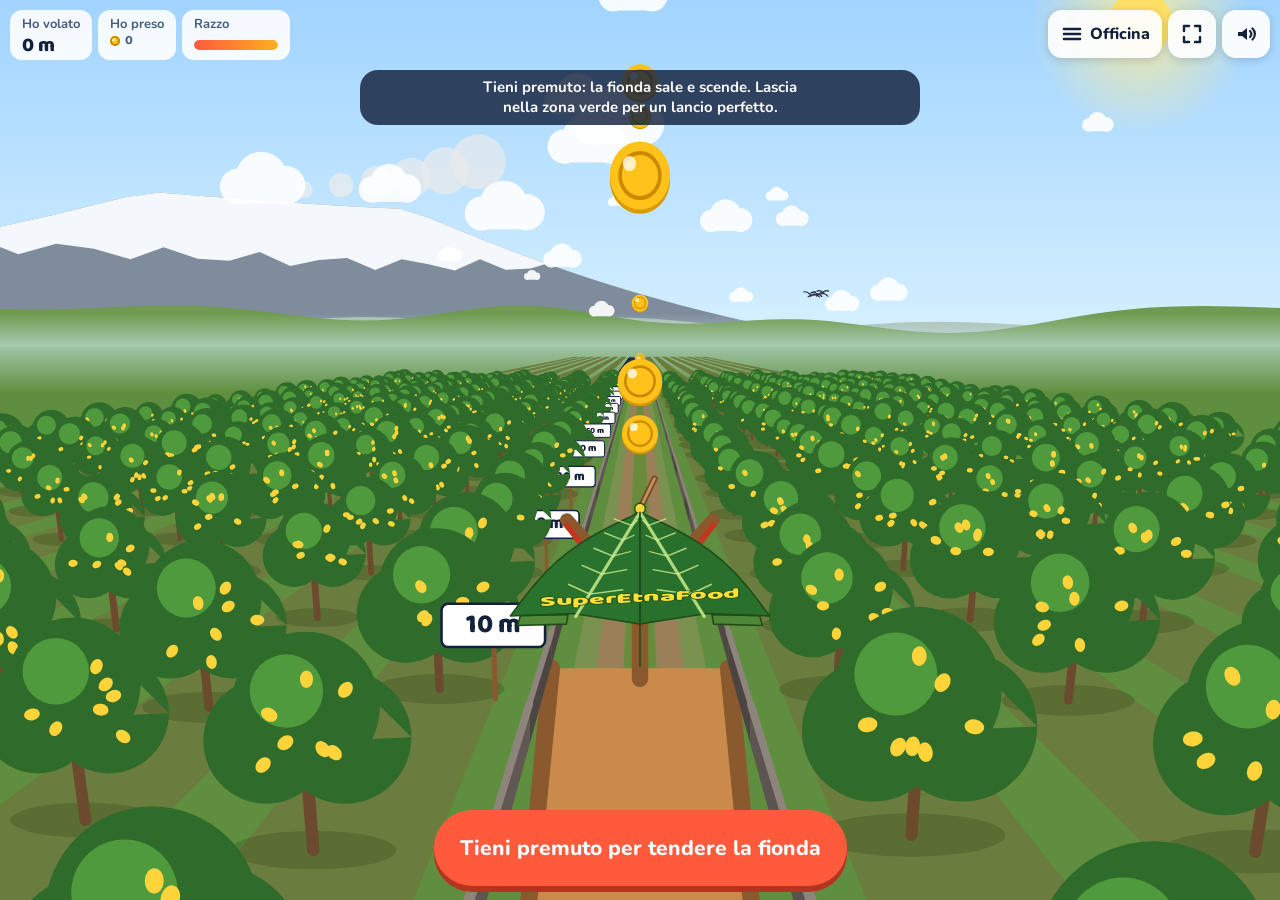
==== commit a303ea1d: "Add files via upload" ====
--- a/aereo/index.html
+++ b/aereo/index.html
@@ -8,61 +8,73 @@
 <link href="https://fonts.googleapis.com/css2?family=Baloo+2:wght@600;800&family=Nunito:wght@500;700;800&display=swap" rel="stylesheet">
 <style>
 /* VOICE: gioco da cortile, allegro, raccontato dall'aereo stesso
-   IDEA: una telecamera che insegue l'aereo di foglie di limone da dietro, sopra il prato a strisce
-   PICTURE: il campo di volo in prima persona, grande in cima alla pagina, con cartelli, monete e nuvole in 3D
+   IDEA: la stradina del limoneto vista da dietro l'aereo di foglie, a tutto schermo
+   PICTURE: il campo di volo riempie lo schermo; comandi grandi in basso, uguali su telefono e computer
    COLOUR and TYPE: azzurro cielo dominante, legno caldo di supporto, oro moneta come accento; Baloo 2 + Nunito
-   LAYOUT: titolo breve, campo di gioco a tutta larghezza, la mia officina a griglia sotto */
+   LAYOUT: gioco a pieno schermo, barra in alto (dati e pulsanti), pulsanti grandi in basso, officina in un menu sopra il gioco */
 :root{color-scheme:light dark;
 --bg:light-dark(#e4f3ff,#0c1530);--ink:light-dark(#13213d,#eef3ff);--soft:light-dark(#4a5b7c,#a9b7d6);
 --card:light-dark(#ffffff,#16224a);--line:light-dark(#c9def2,#2a3a6e);
 --coral:#ff5a3c;--coralInk:#fff;--gold:#ffc21a}
 :root[data-theme=light]{color-scheme:light}:root[data-theme=dark]{color-scheme:dark}
 *{box-sizing:border-box;min-width:0}
-body{margin:0;background:var(--bg);color:var(--ink);font:16px/1.55 Nunito,system-ui,sans-serif;overflow-x:clip}
-.band{padding:clamp(20px,3vw,40px) max(5vw,16px)}
-h1,h2,h3{font-family:"Baloo 2",Nunito,sans-serif;line-height:1.05;margin:0;text-wrap:balance}
-h1{font-size:clamp(32px,4.4vw,46px);font-weight:800}
-h2{font-size:32px;font-weight:800}
+html,body{height:100%}
+body{margin:0;background:#4fb0ff;color:var(--ink);font:16px/1.55 Nunito,system-ui,sans-serif;overflow:hidden;overscroll-behavior:none}
+[hidden]{display:none!important}
+h2,h3{font-family:"Baloo 2",Nunito,sans-serif;line-height:1.05;margin:0;text-wrap:balance}
+h2{font-size:30px;font-weight:800}
 h3{font-size:20px;font-weight:800}
-.top{display:flex;flex-wrap:wrap;gap:16px 32px;align-items:flex-end;justify-content:space-between;padding-bottom:16px}
-.top p{margin:6px 0 0;color:var(--soft);max-width:62ch}
-.wallet{display:flex;gap:10px;flex-wrap:wrap}
-.wallet>div{background:var(--card);border:1px solid var(--line);border-radius:14px;padding:8px 16px;min-width:104px}
-.lbl{display:block;font-size:13px;color:var(--soft);font-weight:700}
-.wallet b{font:800 24px/1.1 "Baloo 2",sans-serif;white-space:nowrap;display:flex;align-items:center;gap:6px}
 .coin{display:inline-block;width:.8em;height:.8em;border-radius:50%;background:radial-gradient(circle at 35% 35%,#fff3b0 0 18%,var(--gold) 20% 70%,#d99a00 72%);box-shadow:inset 0 0 0 2px #c98a00;flex:none;vertical-align:-.08em}
-.stage{position:relative;height:clamp(380px,66vh,640px);margin:0 max(5vw,16px);border-radius:22px;overflow:hidden;box-shadow:0 14px 40px -18px rgba(10,40,90,.45);border:1px solid var(--line);background:#4fb0ff}
-.stage canvas{position:absolute;inset:0;width:100%;height:100%;touch-action:none;display:block;cursor:crosshair}
-.hud{position:absolute;top:12px;left:12px;right:12px;display:flex;gap:8px;flex-wrap:wrap;pointer-events:none}
-.hud>div{background:rgba(255,255,255,.84);color:#13213d;border-radius:12px;padding:5px 12px;backdrop-filter:blur(4px)}
+.stage{position:fixed;inset:0;overflow:hidden;background:#4fb0ff;-webkit-user-select:none;user-select:none;-webkit-touch-callout:none}
+.stage canvas{position:absolute;inset:0;width:100%;height:100%;touch-action:none;display:block;cursor:pointer}
+button{font:800 16px/1 Nunito,sans-serif;min-height:44px;border-radius:12px;border:0;cursor:pointer;padding:0 18px;background:var(--coral);color:var(--coralInk);display:inline-flex;align-items:center;justify-content:center;gap:6px;white-space:nowrap}
+button:hover:not(:disabled){filter:brightness(1.07)}
+button:focus-visible{outline:3px solid var(--gold);outline-offset:2px}
+button:disabled{background:light-dark(#dfe7f2,#26335f);color:light-dark(#4f5d78,#a3aed0);cursor:not-allowed}
+/* barra in alto */
+.topbar{position:absolute;top:max(10px,env(safe-area-inset-top));left:max(10px,env(safe-area-inset-left));right:max(10px,env(safe-area-inset-right));display:flex;justify-content:space-between;align-items:flex-start;gap:8px;pointer-events:none}
+.hud{display:flex;gap:6px;flex-wrap:wrap;pointer-events:none}
+.hud>div{background:rgba(255,255,255,.88);color:#13213d;border-radius:12px;padding:4px 12px;backdrop-filter:blur(4px)}
 .hud span{display:block;font-size:13px;font-weight:700;color:#4a5b7c}
 .hud b{font:800 20px/1.1 "Baloo 2",sans-serif;white-space:nowrap;display:flex;gap:5px;align-items:center}
-.fuel i{display:block;width:96px;height:10px;border-radius:6px;background:#dbe5f3;margin-top:5px;overflow:hidden}
+.fuel i{display:block;width:84px;height:10px;border-radius:6px;background:#dbe5f3;margin-top:6px;overflow:hidden}
 .fuel em{display:block;height:100%;width:100%;background:linear-gradient(90deg,#ff5a3c,#ffb020);border-radius:6px}
-.hint{position:absolute;left:50%;top:78px;transform:translateX(-50%);margin:0;background:rgba(19,33,61,.8);color:#fff;font-weight:700;padding:8px 16px;border-radius:999px;pointer-events:none;font-size:15px;max-width:min(92%,560px);text-align:center;text-wrap:balance}
+.tools{display:flex;gap:6px;pointer-events:auto;flex:none}
+.tool{min-height:48px;min-width:48px;padding:0 12px;border-radius:14px;background:rgba(255,255,255,.92);color:#13213d;box-shadow:0 2px 8px rgba(10,30,60,.18)}
+.tool svg{width:24px;height:24px;flex:none}
+#btSuono[aria-pressed=false]{color:#8a3a2a}
+@media(max-width:560px){.tool span{display:none}.tool{padding:0}.hud b{font-size:17px}.hud>div{padding:3px 9px}.fuel i{width:60px}}
+.hint{position:absolute;left:50%;top:76px;transform:translateX(-50%);margin:0;background:rgba(19,33,61,.82);color:#fff;font-weight:700;padding:8px 16px;border-radius:18px;pointer-events:none;font-size:15px;line-height:1.3;width:max-content;max-width:min(calc(100% - 140px),560px);text-align:center;text-wrap:balance}
 .hint:empty{display:none}
-.boost{position:absolute;right:14px;bottom:14px;min-height:64px;min-width:96px;border-radius:999px;font-size:18px;box-shadow:0 6px 0 #b4341f;touch-action:none;user-select:none;-webkit-user-select:none}
-.boost:active,.boost.on{transform:translateY(4px);box-shadow:0 2px 0 #b4341f}
-.boost[hidden]{display:none}
-.prog{position:absolute;right:14px;top:96px;bottom:96px;width:58px;display:flex;flex-direction:column;align-items:center;gap:6px;pointer-events:none}
-.prog[hidden]{display:none}
+/* pulsanti grandi in basso: gli stessi su telefono e computer */
+.pad{position:absolute;left:max(12px,env(safe-area-inset-left));right:max(12px,env(safe-area-inset-right));bottom:max(14px,env(safe-area-inset-bottom));display:flex;align-items:flex-end;gap:12px;pointer-events:none}
+.pad .big{pointer-events:auto;min-height:76px;min-width:132px;padding:0 26px;font-size:21px;border-radius:999px;touch-action:none;-webkit-user-select:none;user-select:none;-webkit-touch-callout:none;transition:transform .05s}
+.pad .big svg{width:28px;height:28px;flex:none}
+#btLancia{margin:0 auto;max-width:100%;white-space:normal;line-height:1.15;text-align:center;box-shadow:0 6px 0 #b4341f}
+#btLancia.on,#boost.on{transform:translateY(4px);box-shadow:0 2px 0 #b4341f}
+.sali{background:#2e7d32;box-shadow:0 6px 0 #1b4d1e}
+.sali.on{transform:translateY(4px);box-shadow:0 2px 0 #1b4d1e}
+.colonna{display:flex;flex-direction:column;gap:12px;pointer-events:none}
+.scendi{background:#1f5fa8;box-shadow:0 6px 0 #123b6b}
+.scendi.on{transform:translateY(4px);box-shadow:0 2px 0 #123b6b}
+@media(max-height:520px){.colonna{gap:8px}.colonna .big{min-height:56px}}
+#boost{margin-left:auto;box-shadow:0 6px 0 #b4341f}
+@media(max-height:420px){.pad .big{min-height:62px;min-width:110px;font-size:18px}}
+.prog{position:absolute;right:max(12px,env(safe-area-inset-right));top:92px;bottom:118px;width:58px;display:flex;flex-direction:column;align-items:center;gap:6px;pointer-events:none}
 .prog b{background:rgba(255,255,255,.88);color:#13213d;border-radius:999px;padding:2px 8px;font:800 13px/1.3 Nunito,sans-serif;white-space:nowrap}
 .prog .track{position:relative;flex:1;width:16px;border-radius:10px;background:rgba(255,255,255,.55);box-shadow:inset 0 0 0 2px rgba(19,33,61,.35)}
 .prog .fill{position:absolute;left:0;right:0;bottom:0;height:0;border-radius:10px;background:linear-gradient(0deg,#3a8a3e,#ffd43b)}
 .prog .rec{position:absolute;left:-10px;right:-10px;height:0;border-top:3px solid #ff5a3c}
-.prog .rec[hidden]{display:none}
 .prog .tick{position:absolute;left:-4px;right:-4px;height:0;border-top:2px solid rgba(19,33,61,.55)}
 .prog .lv{position:absolute;left:-30px;transform:translateY(50%);font:800 12px/1.4 Nunito,sans-serif;font-style:normal;color:#13213d;background:rgba(255,255,255,.85);border-radius:6px;padding:0 5px}
 .prog .lv.on{background:#ff5a3c;color:#fff}
+.prog .me{position:absolute;left:50%;width:22px;height:22px;margin:0 0 -11px -11px;bottom:0;border-radius:70% 0;transform:rotate(-45deg);background:#2e7d32;box-shadow:0 0 0 3px #fff,0 2px 6px rgba(0,0,0,.35)}
+@media(max-width:600px),(max-height:480px){.prog{top:84px;bottom:104px;width:50px}.prog b{font-size:12px;padding:1px 6px}}
 .lvup{position:absolute;left:50%;top:34%;transform:translate(-50%,-50%);margin:0;text-align:center;pointer-events:none;color:#fff;font:800 clamp(28px,6vw,46px)/1.05 "Baloo 2",sans-serif;text-shadow:0 3px 0 #13213d,0 0 18px rgba(19,33,61,.55);opacity:0;transition:opacity .3s}
 .lvup.on{opacity:1}
 .lvup small{display:block;font-size:.5em;font-family:Nunito,sans-serif}
-.ctrl .solo-tel{display:none}
-.ctrl.tel .solo-tel{display:inline-flex}
-.prog .me{position:absolute;left:50%;width:22px;height:22px;margin:0 0 -11px -11px;bottom:0;border-radius:70% 0;transform:rotate(-45deg);background:#2e7d32;box-shadow:0 0 0 3px #fff,0 2px 6px rgba(0,0,0,.35)}
-@media(max-width:600px){.prog{top:88px;bottom:92px;width:50px}.prog b{font-size:12px;padding:1px 6px}}
-.result{position:absolute;inset:0;display:grid;place-items:center;background:rgba(8,20,45,.35);padding:16px}
-.result[hidden]{display:none}
+/* riepilogo del volo */
+.result{position:absolute;inset:0;display:grid;place-items:center;background:rgba(8,20,45,.35);padding:16px;overflow:auto}
 .rcard{background:var(--card);color:var(--ink);border-radius:20px;padding:22px 24px;width:min(370px,100%);box-shadow:0 20px 50px -20px rgba(0,0,0,.5);text-align:center}
 .rcard .big{font:800 clamp(40px,8vw,52px)/1 "Baloo 2",sans-serif;margin:4px 0 2px}
 .rcard .rec{display:inline-block;background:var(--gold);color:#3a2600;font-weight:800;border-radius:999px;padding:2px 12px;font-size:14px;margin-bottom:6px}
@@ -70,15 +82,31 @@
 .rows div{display:flex;justify-content:space-between;gap:12px;padding:6px 0;border-bottom:1px dashed var(--line)}
 .rows div:last-child{border:0;font-weight:800;font-size:18px}
 .rows b{white-space:nowrap;display:flex;gap:5px;align-items:center}
-button{font:800 16px/1 Nunito,sans-serif;min-height:44px;border-radius:12px;border:0;cursor:pointer;padding:0 18px;background:var(--coral);color:var(--coralInk);display:inline-flex;align-items:center;justify-content:center;gap:6px;white-space:nowrap}
-button:hover:not(:disabled){filter:brightness(1.07)}
-button:focus-visible{outline:3px solid var(--gold);outline-offset:2px}
-button:disabled{background:light-dark(#dfe7f2,#26335f);color:light-dark(#7f8da6,#8592b5);cursor:not-allowed}
-.rcard button{width:100%;font-size:18px;min-height:50px}
-.shophead{display:flex;flex-wrap:wrap;justify-content:space-between;align-items:flex-end;gap:8px 24px;margin-bottom:16px}
-.shophead p{margin:0;color:var(--soft);max-width:56ch}
-.grid{display:grid;grid-template-columns:repeat(auto-fill,minmax(min(100%,250px),1fr));gap:14px}
-.up{background:var(--card);border:1px solid var(--line);border-radius:18px;padding:16px;display:grid;grid-template-columns:52px minmax(0,1fr);gap:4px 14px;align-content:start}
+.rbtn{display:grid;gap:10px}
+.rcard button{width:100%;font-size:18px;min-height:52px}
+.rcard .second{background:var(--bg);color:var(--ink);border:1px solid var(--line)}
+.rnote{margin:-6px 0 12px;font-weight:700;color:var(--ink)}
+.combo{background:#ffc21a!important;color:#3a2600!important}
+.combo b{color:#3a2600}
+.obi{list-style:none;margin:0 0 14px;padding:0;text-align:left;display:grid;gap:6px}
+.obi li{display:flex;justify-content:space-between;gap:10px;align-items:center;background:light-dark(#eef6ff,#101a3c);border-radius:10px;padding:7px 10px;font-size:15px;font-weight:700}
+.obi li.fatto{background:light-dark(#e3f4dc,#16351f)}
+.obi li b{white-space:nowrap;display:flex;gap:4px;align-items:center}
+.obi-tit{margin:0 0 6px;font-size:13px;font-weight:800;color:var(--soft);text-align:left;text-transform:uppercase;letter-spacing:.06em}
+.rcard .buy{background:#2e7d32}
+/* menu di gioco: officina, colori, istruzioni */
+.menu{position:absolute;inset:0;background:rgba(8,20,45,.55);display:grid;place-items:center;padding:max(10px,env(safe-area-inset-top)) 10px 10px}
+.mpanel{background:var(--bg);color:var(--ink);border-radius:20px;width:min(980px,100%);max-height:100%;overflow:auto;overscroll-behavior:contain;padding:18px clamp(16px,3vw,28px) 24px;box-shadow:0 20px 50px -20px rgba(0,0,0,.6);-webkit-user-select:text;user-select:text}
+.mhead{display:flex;justify-content:space-between;align-items:center;gap:12px;position:sticky;top:-18px;background:var(--bg);padding:6px 0 10px;z-index:1}
+.mhead .tool{background:var(--card);color:var(--ink);box-shadow:none;border:1px solid var(--line)}
+.wallet{display:flex;gap:8px;flex-wrap:wrap;margin-bottom:16px}
+.wallet>div{background:var(--card);border:1px solid var(--line);border-radius:14px;padding:6px 14px;min-width:96px}
+.lbl{display:block;font-size:13px;color:var(--soft);font-weight:700}
+.wallet b{font:800 22px/1.1 "Baloo 2",sans-serif;white-space:nowrap;display:flex;align-items:center;gap:6px}
+.nota{margin:4px 0 12px;color:var(--soft);max-width:70ch}
+.sez{margin-top:24px}
+.grid{display:grid;grid-template-columns:repeat(auto-fill,minmax(min(100%,250px),1fr));gap:12px}
+.up{background:var(--card);border:1px solid var(--line);border-radius:18px;padding:14px;display:grid;grid-template-columns:52px minmax(0,1fr);gap:4px 14px;align-content:start}
 .up .ic{width:52px;height:52px;border-radius:14px;background:light-dark(#e4f3ff,#0f1b3e);display:grid;place-items:center;grid-row:span 2}
 .up .ic svg{width:34px;height:34px}
 .up p{margin:2px 0 0;color:var(--soft);font-size:15px}
@@ -86,54 +114,52 @@
 .pips i{width:10px;height:10px;border-radius:3px;background:light-dark(#dbe5f3,#26335f)}
 .pips i.on{background:var(--coral)}
 .val{font-size:14px!important;color:var(--ink)!important;margin-top:8px!important}
-.up button{grid-column:1/-1;margin-top:12px}
-.ghost{background:transparent;color:var(--soft);border:1px solid var(--line);margin-top:20px}
-.foot{color:var(--soft);font-size:15px;margin-top:10px;max-width:80ch}
-.esci{display:none;background:var(--card);color:var(--ink);border:1px solid var(--line);min-height:48px;align-self:center}
-html.limoneto .esci{display:inline-flex}
-.colhead{margin-top:32px}
-.swatches{display:flex;flex-wrap:wrap;gap:12px}
+.up button{grid-column:1/-1;margin-top:10px;min-height:48px}
+.swatches{display:flex;flex-wrap:wrap;gap:10px}
 .sw{flex-direction:column;background:var(--card);color:var(--ink);border:2px solid var(--line);min-height:auto;padding:10px 14px;gap:6px;border-radius:14px;font-size:15px}
 .sw i{width:40px;height:40px;border-radius:70% 0;display:block;transform:rotate(-45deg);box-shadow:inset 0 0 0 2px rgba(0,0,0,.18)}
 .sw[aria-pressed=true]{border-color:var(--coral);box-shadow:0 0 0 2px var(--coral)}
 .sw:disabled{background:var(--card);color:var(--soft);opacity:.6}
-.ctrl{display:flex;flex-wrap:wrap;gap:10px;margin:12px max(5vw,16px) 0}
-.ctrl button{background:var(--card);color:var(--ink);border:1px solid var(--line)}
-.ctrl button[aria-pressed=true]{background:var(--coral);color:var(--coralInk);border-color:var(--coral)}
-.rnote{margin:-6px 0 12px;font-weight:700;color:var(--ink)}
-.rnote[hidden]{display:none}
-.premio{display:none;margin:8px 0 0;font-weight:700;color:var(--ink)}
+.mfoot{display:flex;flex-wrap:wrap;gap:10px;margin-top:24px}
+.ghost{background:transparent;color:var(--soft);border:1px solid var(--line)}
+.esci-top{display:none}
+html.limoneto .esci-top{display:inline-flex}
+.esci{display:none;background:var(--card);color:var(--ink);border:1px solid var(--line)}
+html.limoneto .esci{display:inline-flex}
+.premio{display:none;margin:0 0 14px;font-weight:700}
 html.limoneto .premio{display:block}
-@media(max-width:600px){.hud b{font-size:17px}.hud>div{padding:4px 9px}.fuel i{width:70px}.hint{font-size:14px;top:auto;bottom:90px}.stage{margin:0 10px;border-radius:16px}}
+.howto{margin:6px 0 0;padding-left:20px;max-width:75ch}
+.howto li{margin:4px 0}
 </style>
 </head>
 <body>
-<header class="band top">
-  <div>
-    <h1>Sono un aereo di foglie di limone</h1>
-  </div>
-  <div class="wallet">
-    <div><span class="lbl">Le mie monete</span><b><span class="coin"></span><span id="coins">0</span></b></div>
-    <div><span class="lbl">Il mio record</span><b id="best">0 m</b></div>
-    <div><span class="lbl">I miei voli</span><b id="flights">0</b></div>
-    <div><span class="lbl">Il mio livello</span><b id="livW">1 di 5</b></div>
-    <button class="esci" id="esci"><svg viewBox="0 0 24 24" width="20" height="20" aria-hidden="true"><path d="M10 6 4 12l6 6M4 12h16" stroke="currentColor" stroke-width="2.5" fill="none" stroke-linecap="round" stroke-linejoin="round"/></svg>Torna al limoneto</button>
-  </div>
-</header>
-
-<section class="stage" id="stage">
-  <canvas id="game" aria-label="La stradina del limoneto, vista da dietro di me: trascinami giù per tendere l'elastico e lasciami andare"></canvas>
-  <div class="hud">
-    <div><span>Ho volato</span><b id="hDist">0 m</b></div>
-    <div><span>Sono a</span><b id="hAlt">0 m</b></div>
-    <div><span>Vado a</span><b id="hSpd">0 km/h</b></div>
-    <div><span>Ho preso</span><b><span class="coin"></span><span id="hLoot">0</span></b></div>
-    <div class="fuel" id="fuelBox"><span>Il mio razzo</span><i><em id="fuel"></em></i></div>
+<main class="stage" id="stage">
+  <canvas id="game" aria-label="La stradina del limoneto, vista da dietro l'aereo di foglie"></canvas>
+  <div class="topbar">
+    <div class="hud">
+      <div><span>Ho volato</span><b id="hDist">0 m</b></div>
+      <div><span>Ho preso</span><b><span class="coin"></span><span id="hLoot">0</span></b></div>
+      <div class="combo" id="comboBox" hidden><span>Combo</span><b id="hCombo">×2</b></div>
+      <div class="fuel" id="fuelBox"><span>Razzo</span><i><em id="fuel"></em></i></div>
+    </div>
+    <div class="tools">
+      <button class="tool esci-top" id="esciTop" aria-label="Torna al limoneto"><svg viewBox="0 0 24 24" aria-hidden="true"><path d="M10 6 4 12l6 6M4 12h16" stroke="currentColor" stroke-width="2.5" fill="none" stroke-linecap="round" stroke-linejoin="round"/></svg><span>Limoneto</span></button>
+      <button class="tool" id="btMenu" aria-label="Apri l'officina"><svg viewBox="0 0 24 24" aria-hidden="true"><path d="M4 7h16M4 12h16M4 17h16" stroke="currentColor" stroke-width="2.6" stroke-linecap="round" fill="none"/></svg><span>Officina</span></button>
+      <button class="tool" id="btFull" aria-label="Schermo intero" aria-pressed="false"><svg viewBox="0 0 24 24" aria-hidden="true"><path id="icFull" d="M4 9V4h5M20 9V4h-5M4 15v5h5M20 15v5h-5" stroke="currentColor" stroke-width="2.4" stroke-linecap="round" stroke-linejoin="round" fill="none"/></svg></button>
+      <button class="tool" id="btSuono" aria-label="Suoni" aria-pressed="true"><svg viewBox="0 0 24 24" aria-hidden="true"><path d="M4 10v4h4l5 4V6L8 10z" fill="currentColor"/><path id="icOnde" d="M16 9a4 4 0 0 1 0 6M18.5 6.5a7.5 7.5 0 0 1 0 11" stroke="currentColor" stroke-width="2.2" stroke-linecap="round" fill="none"/><path id="icMuto" d="M16 9l5 6M21 9l-5 6" stroke="currentColor" stroke-width="2.2" stroke-linecap="round" fill="none"/></svg></button>
+    </div>
   </div>
   <p class="hint" id="hint"></p>
   <p class="lvup" id="lvup" aria-live="polite"></p>
-  <button class="boost" id="boost" hidden>Razzo</button>
   <div class="prog" id="prog" hidden aria-hidden="true"><b id="progTop">4.000 m</b><div class="track" id="progTrack"><i class="fill" id="progFill"></i><i class="rec" id="progRec"></i><i class="me" id="progMe"></i></div><b>0 m</b></div>
+  <div class="pad">
+    <button class="big" id="btLancia">Tieni premuto per tendere la fionda</button>
+    <div class="colonna" id="colAlette" hidden>
+      <button class="big sali" id="btSali"><svg viewBox="0 0 24 24" aria-hidden="true"><path d="M5 15l7-7 7 7" stroke="currentColor" stroke-width="3" stroke-linecap="round" stroke-linejoin="round" fill="none"/></svg>Sali</button>
+      <button class="big scendi" id="btScendi"><svg viewBox="0 0 24 24" aria-hidden="true"><path d="M5 9l7 7 7-7" stroke="currentColor" stroke-width="3" stroke-linecap="round" stroke-linejoin="round" fill="none"/></svg>Scendi</button>
+    </div>
+    <button class="big" id="boost" hidden><svg viewBox="0 0 24 24" aria-hidden="true"><path d="M12 2c4 3 5 9 3 14H9C7 11 8 5 12 2z" fill="currentColor"/><path d="M10 18l2 4 2-4" fill="#ffe135"/></svg>Razzo</button>
+  </div>
   <div class="result" id="result" hidden>
     <div class="rcard" role="dialog" aria-labelledby="rTitle">
       <h3 id="rTitle">Sono atterrato!</h3>
@@ -145,51 +171,67 @@
         <div><span>Monete che ho preso in volo</span><b><span class="coin"></span><span id="rLoot">0</span></b></div>
         <div><span>Ti porto in tasca</span><b><span class="coin"></span><span id="rTot">0</span></b></div>
       </div>
-      <p class="rnote" id="rSblocco" hidden>Hai sbloccato i colori! Sotto l'officina puoi scegliere il mio.</p>
-      <button id="again">Rilanciami</button>
+      <p class="rnote" id="rSblocco" hidden>Hai sbloccato i colori! Li trovi nell'officina.</p>
+      <p class="obi-tit">Obiettivi</p>
+      <ul class="obi" id="rObi"></ul>
+      <div class="rbtn"><button id="again">Rilanciami</button><button class="buy" id="rBuy" hidden></button><button class="second" id="rMenu">Apri l'officina</button></div>
     </div>
   </div>
-</section>
-<div class="ctrl" id="ctrl">
-  <button id="btSuono" aria-pressed="true">Suoni accesi</button>
-  <button id="btGiro" class="solo-tel" aria-pressed="true">Guida col giroscopio</button>
-  <button id="btInv" class="solo-tel" aria-pressed="false">Inverti su e giù</button>
-  <button id="btTara" class="solo-tel">Rimetti dritto</button>
-</div>
-
-<section class="band">
-  <div class="shophead">
-    <h2>La mia officina</h2>
-    <p>Ogni potenziamento mi costa un po' di più del precedente. Mi ricordo tutto in questo browser.</p>
+  <div class="menu" id="menu" hidden>
+    <div class="mpanel" role="dialog" aria-modal="true" aria-labelledby="mTitle">
+      <div class="mhead"><h2 id="mTitle">La mia officina</h2><button class="tool" id="btChiudi" aria-label="Chiudi l'officina e torna a giocare"><svg viewBox="0 0 24 24" aria-hidden="true"><path d="M6 6l12 12M18 6L6 18" stroke="currentColor" stroke-width="2.6" stroke-linecap="round" fill="none"/></svg></button></div>
+      <div class="wallet">
+        <div><span class="lbl">Le mie monete</span><b><span class="coin"></span><span id="coins">0</span></b></div>
+        <div><span class="lbl">Il mio record</span><b id="best">0 m</b></div>
+        <div><span class="lbl">I miei voli</span><b id="flights">0</b></div>
+        <div><span class="lbl">Il mio livello</span><b id="livW">1 di 5</b></div>
+      </div>
+      <p class="premio">Dalla bancarella del limoneto: il primo volo di ogni giornata ti porta anche dobloni limone e punti.</p>
+      <h3>Obiettivi</h3>
+      <p class="nota">Completali in un volo solo: ognuno ti dà monete, e al suo posto ne arriva uno nuovo.</p>
+      <ul class="obi" id="mObi"></ul>
+      <h3 class="sez">Potenziamenti</h3>
+      <p class="nota">Ogni potenziamento mi costa un po' di più del precedente. Mi ricordo tutto in questo browser.</p>
+      <div class="grid" id="shop"></div>
+      <h3 class="sez">Il mio colore</h3>
+      <p class="nota" id="colNota"></p>
+      <div class="swatches" id="swatches"></div>
+      <h3 class="sez">Come si gioca</h3>
+      <ul class="howto">
+        <li><b>Lancio:</b> tieni premuto il pulsante grande in basso (o lo schermo, o la barra spaziatrice): la barra della fionda sale e scende. Lascia quando è nella zona verde in cima per un lancio perfetto, che mi dà il 12% di velocità in più.</li>
+        <li><b>Combo:</b> se prendi una moneta dopo l'altra senza pause, ognuna vale di più, fino al triplo.</li>
+        <li><b>Rimbalzi:</b> se tocco l'erba veloce e senza picchiare, rimbalzo e riparto. Al massimo due volte per volo.</li>
+        <li><b>Obiettivi:</b> nel riepilogo e nell'officina trovi tre obiettivi: completali per avere monete in più.</li>
+        <li><b>Salire e scendere:</b> da Pieghe affilate al livello 3 compaiono i pulsanti Sali e Scendi. Tieni premuto Sali (o lo schermo, o la freccia su): le mie alette di dietro puntano verso terra e salgo. Tieni premuto Scendi (o la freccia giù): puntano verso il cielo e scendo. Quando lasci plano da solo e non vado in stallo.</li>
+        <li><b>Razzo:</b> tieni premuto Razzo (o la barra spaziatrice, o il tasto R) per spingermi in avanti finché c'è carburante.</li>
+        <li><b>Monete:</b> segnano la rotta migliore per il mio aereo così com'è adesso. Seguile con Sali e Razzo: dove finiscono, è il punto più lontano che posso raggiungere. Più in basso ci sono altre file: il volo con il solo razzo senza Sali, la planata senza razzo e una fila radente sull'erba. Ogni potenziamento sposta la rotta più in là.</li>
+        <li><b>Insidie:</b> quando hai le alette arrivano i temporali, nuvole scure proprio sulla rotta migliore che mi spingono giù e mi rallentano: girateci intorno con Sali o Scendi. Anche gli uccelli diventano un ostacolo: se ne prendo uno rallento. Le correnti calde, colonne luccicanti vicino alla rotta bassa, invece mi portano su.</li>
+        <li><b>Livello bonus:</b> se arrivo ai 4.000 m il volo continua sopra l'Etna fino a 5.500 m, con il razzo pieno, monete d'oro che valgono il triplo e altri temporali.</li>
+        <li><b>Livelli:</b> la barra a destra mostra i 5 livelli del percorso. Ogni livello nuovo vale monete in più e mi ricarica il razzo di un quarto.</li>
+      </ul>
+      <div class="mfoot"><button class="esci" id="esci"><svg viewBox="0 0 24 24" width="20" height="20" aria-hidden="true"><path d="M10 6 4 12l6 6M4 12h16" stroke="currentColor" stroke-width="2.5" fill="none" stroke-linecap="round" stroke-linejoin="round"/></svg>Torna al limoneto</button><button class="ghost" id="reset">Rifammi da capo</button></div>
+    </div>
   </div>
-  <div class="grid" id="shop"></div>
-  <div class="shophead colhead">
-    <h2>Il mio colore</h2>
-    <p id="colNota"></p>
-  </div>
-  <div class="swatches" id="swatches"></div>
-  <button class="ghost" id="reset">Rifammi da capo</button>
-  <p class="foot" id="howto"></p>
-</section>
+</main>
 
 <script>
 {
 const $=s=>document.querySelector(s);
 const cv=$('#game'),ctx=cv.getContext('2d'),stage=$('#stage');
 const KEY='aereo-di-carta-v1',G=9.8,THRUST=15,STEP=1/120,LAUNCH_G=.38,NEAR=.2;
-const coarse=matchMedia('(pointer: coarse)').matches;
 const IN_LIM=(()=>{try{return window.parent&&window.parent!==window&&/da=limoneto/.test(location.search)}catch(e){return false}})();
 if(IN_LIM)document.documentElement.classList.add('limoneto');
 const manda=m=>{try{if(IN_LIM)parent.postMessage(m,'*')}catch(e){}};
+$('#esciTop').addEventListener('click',()=>$('#esci').click());
 $('#esci').addEventListener('click',()=>{let ok=false;try{if(parent.__chiudiMinigioco){parent.__chiudiMinigioco();ok=true}}catch(e){}if(!ok)manda({tipo:'aereo-chiudi'})});
 const nf=(n,d=0)=>n.toLocaleString('it-IT',{maximumFractionDigits:d});
 
 const UP=[
  {id:'elastico',name:'Elastico',desc:'Mi lancia più veloce.',base:25,max:12,fmt:l=>`${nf(14+3.5*l,1)} m/s`},
- {id:'ali',name:'Pieghe affilate',desc:'Taglio l’aria con meno attrito. Al livello 3 mi monti le alette posteriori per salire e scendere.',base:30,max:12,fmt:l=>`attrito ${Math.round(100*.88**l)}%`},
+ {id:'ali',name:'Pieghe affilate',desc:'Taglio l’aria con meno attrito. Al livello 3 mi monti le alette posteriori e compare il pulsante Sali.',base:30,max:12,fmt:l=>`attrito ${Math.round(87*.88**l)}%`},
  {id:'carta',name:'Foglie leggere',desc:'Mi sostengo meglio e plano più a lungo.',base:40,max:10,fmt:l=>`portanza ${Math.round(100*(1+.09*l))}%`},
  {id:'rampa',name:'Rampa',desc:'Parto più in alto.',base:35,max:10,fmt:l=>`${2+3*l} m`},
- {id:'razzo',name:'Razzo',desc:'Tieni premuto e mi spingo in avanti.',base:80,max:10,fmt:l=>l?`${nf(.9*l,1)} s di spinta`:'non ce l’ho'},
+ {id:'razzo',name:'Razzo',desc:'Tieni premuto e mi spingo in avanti.',base:80,max:10,fmt:l=>l?`${nf(1.8*l,1)} s di spinta`:'non ce l’ho'},
  {id:'zecca',name:'Salvadanaio',desc:'Ti do più monete per ogni metro.',base:60,max:10,fmt:l=>`×${nf(1+.25*l,2)} monete`}
 ];
 const ICON={
@@ -217,24 +259,14 @@
 const lv=id=>Math.max(1,st.lv[id]||0);
 const alette=()=>lv('ali')>=3;
 const cost=(u,l)=>Math.round(u.base*1.55**l);
-const stats=()=>({v0:14+3.5*lv('elastico'),kD:.03*.88**lv('ali'),kL:.06*(1+.09*lv('carta')),ramp:2+3*lv('rampa'),fuel:.9*lv('razzo'),mult:1+.25*lv('zecca')});
+const stats=()=>({v0:14+3.5*lv('elastico'),kD:.026*.88**lv('ali'),kL:.06*(1+.09*lv('carta')),ramp:2+3*lv('rampa'),fuel:1.8*lv('razzo'),mult:1+.25*lv('zecca')});
 
 let dpr=1,W=0,H=0,F=1,cx=0,cy=0;
-let S=stats(),state='aim',plane,coins=[],pops=[],boosting=false,flightT=0;
+let S=stats(),state='aim',plane,coins=[],insidie=[],colpiti=new Set(),tempo=0,pops=[],boosting=false,flightT=0;
 let dragging=false,dragStart=null,power=0,aimYaw=0;
 let ptX=0,ptY=0,inX=0,inY=0,joy=null;
-const giro={ok:false,roll:0,pit:0,r0:null,p0:null};let giroChiesto=false;
-const giroOn=()=>coarse&&st.giro!==false;
-function angoloSchermo(){const a=(screen.orientation&&screen.orientation.angle!=null)?screen.orientation.angle:(window.orientation||0);return((a%360)+360)%360}
-function suGiro(e){if(e.gamma==null&&e.beta==null)return;giro.ok=true;const a=angoloSchermo();
-  giro.roll=a===90?e.beta:a===270?-e.beta:a===180?-e.gamma:e.gamma;
-  giro.pit=a===90?e.gamma:a===270?-e.gamma:a===180?e.beta:-e.beta;if(giro.r0==null)tara()}
-async function chiediGiro(){if(giroChiesto||!giroOn())return;giroChiesto=true;
-  try{if(window.DeviceOrientationEvent&&typeof DeviceOrientationEvent.requestPermission==='function'){const r=await DeviceOrientationEvent.requestPermission();if(r!=='granted'){giroChiesto=false;return}}addEventListener('deviceorientation',suGiro)}catch(e){giroChiesto=false}}
-function tara(){giro.r0=giro.roll;giro.p0=giro.pit}
-function giroIn(){if(state!=='fly'||!giroOn()||!giro.ok||joy||giro.r0==null)return null;
-  let dr=giro.roll-giro.r0,dp=giro.pit-giro.p0;if(dp>90)dp-=180;if(dp<-90)dp+=180;if(dr>90)dr-=180;if(dr<-90)dr+=180;
-  return[dz(cl(dr/22)),dz(cl(dp/18))*(st.inv?-1:1)]}const keys=new Set();
+let salendo=false,scendendo=false,menuAperto=false,pDir=1,combo=0,comboT=-9,volo={};
+const keys=new Set();
 const C={x:0,y:0,z:0},cam={yaw:0,pitch:0,roll:0};
 
 const stars=Array.from({length:90},()=>({a:Math.random()*6.283,e:.04+Math.random()*.9,r:Math.random()*1.3+.4}));
@@ -244,18 +276,67 @@
 const ro=new ResizeObserver(resize);ro.observe(stage);resize();
 
 function rnd(n){const x=Math.sin(n*127.1+311.7)*43758.5453;return x-Math.floor(x)}
+/* la rotta migliore per questo aereo: provo il volo con razzo subito e Sali tenuto per tempi diversi, e tengo quello che va più lontano */
+function rotta(solo,senzaRazzo){
+  const prove=solo!=null?[solo]:alette()?[0,3,6,9,12,16,20,26,34]:[0];let best=null;
+  for(const ts of prove){
+    const p={x:-2.2,y:S.ramp+1.2-.45,z:0,psi:0,v:S.v0,g:LAUNCH_G,fuel:S.fuel},pts=[];let t=0,iy=0,k=0,lvS=1;
+    while(p.y>0&&t<1500&&p.x<PERCORSO){const b=!senzaRazzo&&p.fuel>0;if(b)p.fuel-=STEP;const lnS=livelloDi(p.x);if(lnS>lvS){lvS=lnS;p.fuel=Math.min(S.fuel,p.fuel+S.fuel/4)}
+      let ty=Math.max(-.6,Math.min(.3,(-.05-p.g)*3))*.6;if(alette())ty=t<ts?(p.v<8?Math.max(0,(p.v-5)/3)*.9:.9):Math.max(-.6,Math.min(.3,(-.05-p.g)*3));
+      iy+=(ty-iy)*Math.min(1,STEP*6);integ(p,STEP,b,iy,0);t+=STEP;if((k++)%6===0)pts.push([p.x,Math.max(0,p.y)])}
+    if(!best||p.x>best.x)best={x:p.x,pts}}
+  return best.pts;
+}
+const quotaSu=(pts,x)=>{let lo=0,hi=pts.length-1;if(!pts.length)return 1.5;if(x>=pts[hi][0])return pts[hi][1];while(hi-lo>1){const m=(lo+hi)>>1;pts[m][0]<x?lo=m:hi=m}const a=pts[lo],b=pts[hi],f=(x-a[0])/((b[0]-a[0])||1);return a[1]+(b[1]-a[1])*f};
 function makeCoins(){
-  coins=[];let x=14;
-  while(x<9000){
-    x+=8+Math.random()*16;const spread=Math.min(14,2+x*.02),hm=Math.min(70,3+x*.045);
-    const z=(Math.random()-.5)*2*spread,y=1+Math.random()*hm;
-    if(Math.random()<.3){for(let i=0;i<5;i++)coins.push({x:x+i*4,y,z,got:false});x+=20}
-    else coins.push({x,y,z,got:false});
-  }
-}
+  coins=[];const occ=new Set(),metti=(x,y)=>{const k=Math.round(x/3)+'|'+Math.round(y/3);if(occ.has(k))return;occ.add(k);coins.push({x,y:Math.max(1.4,y),z:0,got:false})};
+  // quattro traiettorie, dall'alto in basso: la migliore (Sali e razzo), solo razzo, nessun razzo, e una fila radente sull'erba
+  const top=rotta(),soloR=alette()?rotta(0):top,planata=S.fuel>0?rotta(alette()?0:null,true):soloR,fineDi=r=>r.length?Math.min(PERCORSO,r[r.length-1][0]):0;
+  const linea=(r,passo,da,gruppi)=>{const fine=fineDi(r);let x=da;while(x<fine-4){
+    if(gruppi&&Math.random()<.25){for(let i=0;i<5&&x<fine;i++){metti(x,quotaSu(r,x));x+=4}x+=passo+Math.random()*10}
+    else{metti(x,quotaSu(r,x));x+=passo+Math.random()*10}}};
+  linea(top,14,14,true);
+  if(soloR!==top)linea(soloR,13,20,true);
+  if(planata!==soloR)linea(planata,12,24,true);
+  // fila radente: monete basse a 2-4 m lungo la stradina, fin dove arriva il volo più lungo
+  const fineMax=Math.max(fineDi(top),fineDi(soloR),fineDi(planata));let x=30;
+  while(x<fineMax-4){metti(x,2+Math.random()*2);x+=26+Math.random()*16}
+  // e qualche moneta a metà fra la fila più alta e quella sotto, dove sono lontane
+  x=40;while(x<fineDi(top)-4){const a=quotaSu(top,x),b=x<fineDi(soloR)?quotaSu(soloR,x):2;if(a-b>14&&Math.random()<.4)metti(x,(a+b)/2);x+=30+Math.random()*12}
+  // insidie: con le alette arrivano i temporali proprio sulla rotta migliore; le correnti calde aiutano chi vola basso
+  insidie=[];
+  if(alette()){x=520;let a=0;while(x<Math.max(fineDi(top),fineDi(soloR))-40){const r=(a++%2&&x<fineDi(soloR))||x>=fineDi(top)?soloR:top,y=quotaSu(r,x);if(y>10)insidie.push({tipo:'temporale',x,y:y+(Math.random()-.4)*6,r:9+Math.random()*4});x+=220+Math.random()*180}}
+  x=380;while(x<fineMax-30){const yb=quotaSu(planata,x);insidie.push({tipo:'corrente',x,y:Math.max(0,yb-14),h:42,r:5.5});x+=520+Math.random()*320}
+}
+/* livello bonus dopo i 4.000 m: monete d'oro e temporali fino a 5.500 m */
+const BONUS_FINE=5500,PERFETTO=.9;
+/* obiettivi: sempre tre attivi, si completano in un volo solo */
+const tondo5=n=>Math.max(5,Math.round(n/5)*5),tondo10=n=>Math.max(10,Math.round(n/10)*10);
+const TIPI_OBI={
+  dist:{nuovo:()=>tondo10(Math.max(60,(st.best||0)*1.05+20)),testo:n=>`Vola per almeno ${nf(n)} m`,ok:(n,f)=>f.d>=n},
+  monete:{nuovo:()=>Math.max(5,Math.round(4+(st.best||0)/40)),testo:n=>`Prendi ${n} monete in un volo`,ok:(n,f)=>f.monete>=n},
+  combo:{nuovo:()=>Math.min(5,2+Math.floor((st.flights||0)/6)),testo:n=>`Fai una combo ×${nf(1+(n-1)*.5,1)}`,ok:(n,f)=>f.comboMax>=n},
+  perfetto:{nuovo:()=>1,testo:()=>'Fai un lancio perfetto',ok:(n,f)=>f.perfetto},
+  rimbalzo:{nuovo:()=>1+((st.flights||0)>8?1:0),testo:n=>n>1?'Rimbalza due volte sull’erba':'Rimbalza sull’erba',ok:(n,f)=>f.rimb>=n},
+  corrente:{nuovo:()=>1,testo:()=>'Fatti portare su da una corrente calda',ok:(n,f)=>f.corrente},
+  livello:{nuovo:()=>Math.min(5,(st.livMax||1)+1),testo:n=>`Arriva al livello ${n}`,ok:(n,f)=>f.liv>=n,se:()=>(st.livMax||1)<5&&(st.best||0)>=(st.livMax||1)*800*.6}
+};
+const testoObi=o=>TIPI_OBI[o.id].testo(o.n);
+function riempiObi(escl){st.obi=(st.obi||[]).filter(o=>TIPI_OBI[o.id]);const usati=new Set([...st.obi.map(o=>o.id),...(escl||[])]),liberi=Object.keys(TIPI_OBI).filter(k=>!usati.has(k)&&(!TIPI_OBI[k].se||TIPI_OBI[k].se()));
+  while(st.obi.length<3&&liberi.length){const k=liberi.splice(Math.floor(Math.random()*liberi.length),1)[0];st.obi.push({id:k,n:TIPI_OBI[k].nuovo(),premio:tondo5(40+(st.best||0)*.12)})}}
+function controllaObi(f){const fatti=[];st.obi=(st.obi||[]).filter(o=>{if(TIPI_OBI[o.id].ok(o.n,f)){fatti.push(o);st.coins+=o.premio;return false}return true});riempiObi(fatti.map(o=>o.id));return fatti}
+function listaObi(el,fatti){el.innerHTML=[...(fatti||[]).map(o=>`<li class="fatto"><span>✓ ${testoObi(o)}</span><b>+${nf(o.premio)} <span class="coin"></span></b></li>`),...(st.obi||[]).map(o=>`<li><span>${testoObi(o)}</span><b>${nf(o.premio)} <span class="coin"></span></b></li>`)].join('')}
+function preparaBonus(p){let x=PERCORSO+16;while(x<BONUS_FINE){const d=x-PERCORSO,y=Math.max(3,p.y+14*Math.sin(d/110)-d*.018);coins.push({x,y,z:0,got:false,oro:true});x+=11+Math.random()*7}
+  x=PERCORSO+180;while(x<BONUS_FINE-60){const d=x-PERCORSO,y=Math.max(8,p.y+14*Math.sin(d/110)-d*.018+(Math.random()-.5)*10);insidie.push({tipo:'temporale',x,y,r:10+Math.random()*4});x+=200+Math.random()*120}}
+/* gli stormi: stessa posizione per il disegno e per gli urti */
+function stormi(t){const out=[],kA=Math.max(0,Math.floor((C.x-60)/230));
+  for(let k=kA;k<kA+4;k++){const n=k*7.31+3,bx=140+k*230+rnd(n)*90,by=Math.max(4,quotaUcc+(rnd(n+.2)-.35)*28),dir=rnd(n+.4)<.5?-1:1,vel=5+rnd(n+.6)*4,
+    quanti=3+Math.floor(rnd(n+.8)*5),zc=((rnd(n+.9)*160+t*vel*dir)%160+160)%160-80;
+    for(let i=0;i<quanti;i++){const fila=Math.ceil(i/2),lato=i%2?1:-1;out.push({x:bx+lato*fila*1.3,z:zc-dir*fila*1.4,y:by+Math.sin(t*1.3+i)*.3,k,i})}}
+  return out}
 
 function reset(){
-  S=stats();state='aim';boosting=false;dragging=false;power=0;aimYaw=0;flightT=0;pops=[];inX=inY=ptX=ptY=0;joy=null;
+  S=stats();state='aim';boosting=false;salendo=false;scendendo=false;colpiti=new Set();pDir=1;combo=0;comboT=-9;volo={monete:0,comboMax:0,perfetto:false,rimb:0,corrente:false};dragging=false;power=0;aimYaw=0;flightT=0;pops=[];inX=inY=ptX=ptY=0;joy=null;['#btLancia','#btSali','#btScendi','#boost'].forEach(q=>$(q).classList.remove('on'));
   plane={x:0,y:S.ramp+1.2,z:0,v:0,g:0,psi:0,fuel:S.fuel,ground:false,loot:0,boost:false};
   makeCoins();trail.length=0;$('#result').hidden=true;renderShop();
 }
@@ -273,9 +354,10 @@
 function aimEye(){const back=power*2.2;return{x:-back*Math.cos(aimYaw),y:S.ramp+1.2-power*.45,z:-back*Math.sin(aimYaw)}}
 
 function launch(){
-  if(power<.08){power=0;aimYaw=0;return}
-  const e=aimEye();Object.assign(plane,{x:e.x,y:e.y,z:e.z,v:S.v0*power,g:LAUNCH_G,psi:aimYaw});
-  state='fly';power=0;tara();livVolo=1;audioInit();renderShop();
+  power=Math.max(.3,power);aimYaw=0;const perf=power>=PERFETTO;volo.perfetto=perf;
+  const e=aimEye();Object.assign(plane,{x:e.x,y:e.y,z:e.z,v:S.v0*Math.min(1,power)*(perf?1.12:1),g:LAUNCH_G,psi:aimYaw,rimb:0});
+  if(perf){avvisa('Lancio perfetto! +12% di velocità');vibra(30);suonoMoneta(5)}
+  state='fly';power=0;livVolo=1;audioInit();renderShop();
 }
 
 function update(dt){
@@ -285,33 +367,43 @@
     p.x+=p.v*Math.cos(p.psi)*dt;p.z+=p.v*Math.sin(p.psi)*dt;return;
   }
   const b=boosting&&p.fuel>0;if(b)p.fuel=Math.max(0,p.fuel-dt);p.boost=b;
-  integ(p,dt,b,inY,inX*.9*Math.min(1,p.v/8));
-  if(p.y<=0){p.y=0;p.g=0;p.ground=true;p.v*=.75;p.boost=false}
+  integ(p,dt,b,inY,0);
+  for(const o of insidie){if(Math.abs(o.x-p.x)>o.r+1)continue;
+    if(o.tipo==='temporale'&&Math.hypot(o.x-p.x,o.y-p.y)<o.r){p.v=Math.max(4,p.v-10*dt);p.g=Math.max(-1.2,p.g-1.6*dt);if(!o.preso){o.preso=true;suonoTuono();avvisa('Temporale! Mi spinge giù e mi rallenta')}}
+    if(o.tipo==='corrente'&&p.y>o.y&&p.y<o.y+o.h&&Math.abs(o.x-p.x)<o.r){p.g=Math.min(.6,p.g+1.1*dt);p.v+=1.5*dt;volo.corrente=true;if(!o.preso){o.preso=true;avvisa('Corrente calda: mi porta su!')}}}
+  if(alette())for(const u of stormi(tempo)){if(Math.abs(u.x-p.x)>1.6||Math.abs(u.y-p.y)>1.6||Math.abs(u.z-p.z)>1.8)continue;const key=u.k+'-'+u.i;if(colpiti.has(key))continue;
+    colpiti.add(key);p.v*=.78;p.g-=.12;combo=0;pops.push({x:u.x,y:u.y+1,z:0,t:0,txt:'Botta!'});suonoBotta();vibra(60)}
+  if(p.y<=0){if((p.rimb||0)<2&&p.v>10&&p.g>-.6){p.rimb=(p.rimb||0)+1;volo.rimb=p.rimb;p.y=.05;p.g=Math.min(.38,-p.g*.6+.14);p.v*=.74;pops.push({x:p.x,y:1.5,z:0,t:0,txt:'Rimbalzo!'});suonoBotta();vibra(20)}
+    else{p.y=0;p.g=0;p.ground=true;p.v*=.75;p.boost=false}}
   for(const c of coins){
-    if(c.got||Math.abs(c.x-p.x)>2.2)continue;
-    if(Math.hypot(c.x-p.x,c.y-p.y,c.z-p.z)<2.2){c.got=true;const v=Math.round(5*S.mult);p.loot+=v;pops.push({x:c.x,y:c.y,z:c.z,t:0,txt:'+'+v})}
+    if(c.got||Math.abs(c.x-p.x)>2.8)continue;
+    if(Math.hypot(c.x-p.x,c.y-p.y)<2.8){c.got=true;combo=flightT-comboT<1.4?Math.min(5,combo+1):1;comboT=flightT;volo.comboMax=Math.max(volo.comboMax,combo);volo.monete++;
+      const v=Math.round((c.oro?15:5)*S.mult*(1+(combo-1)*.5));p.loot+=v;pops.push({x:c.x,y:c.y,z:c.z,t:0,txt:'+'+v});suonoMoneta(combo)}
   }
-  const ln=livelloDi(p.x);if(ln>livVolo){livVolo=ln;const v=Math.round(25*ln*S.mult);p.loot+=v;annunciaLivello(ln,v)}
-  if(flightT>400)land();
+  const ln=livelloDi(p.x);if(ln>livVolo){livVolo=ln;const v=Math.round(25*ln*S.mult);p.loot+=v;if(S.fuel>0)p.fuel=Math.min(S.fuel,p.fuel+S.fuel/4);annunciaLivello(ln,v)}
+  if(p.x>=PERCORSO&&!p.bonus){p.bonus=true;const v=Math.round(400*S.mult);p.loot+=v;p.fuel=S.fuel;annunciaLivello(6,v);preparaBonus(p)}
+  if(p.x>=BONUS_FINE){p.arrivato=true;p.x=BONUS_FINE;const v=Math.round(1000*S.mult);p.loot+=v;annunciaLivello(7,v);land();return}
+  if(flightT>3000)land();
 }
 
 function land(){
   if(state!=='fly')return;state='done';boosting=false;$('#boost').classList.remove('on');
   const d=Math.max(0,plane.x),dc=Math.floor(d*S.mult),tot=dc+plane.loot,rec=d>st.best;
+  const fatti=controllaObi({...volo,d,liv:plane.bonus?5:livelloDi(d)});if(fatti.length){suonoLivello();vibra(40)}
   const prima=st.flights;st.coins+=tot;st.flights++;st.livMax=Math.max(st.livMax||1,livelloDi(d));$('#rSblocco').hidden=!(prima<3&&st.flights>=3);if(rec)st.best=d;save();
-  $('#rDist').textContent=nf(d,1)+' m';$('#rLiv').textContent=livelloDi(d)+' · '+LIVELLI[livelloDi(d)-1];$('#rRec').hidden=!rec;
+  $('#rTitle').textContent=plane.arrivato?'Ho sorvolato l’Etna!':plane.bonus?'Sono arrivato all’Etna!':'Sono atterrato!';$('#rDist').textContent=nf(d,1)+' m';$('#rLiv').textContent=plane.arrivato?'Bonus completato!':plane.bonus?'Livello bonus':livelloDi(d)+' · '+LIVELLI[livelloDi(d)-1];st.arrivi=(st.arrivi||0)+(plane.bonus?1:0);$('#rRec').hidden=!rec;
   $('#rDistLbl').textContent=S.mult>1?`Metri che ho volato × ${nf(S.mult,2)}`:'Metri che ho volato';
   $('#rDistC').textContent=nf(dc);$('#rLoot').textContent=nf(plane.loot);$('#rTot').textContent='+'+nf(tot);
-  $('#result').hidden=false;renderShop();manda({tipo:'aereo-fine',metri:+d.toFixed(1),monete:tot,record:rec});$('#again').focus({preventScroll:true});
+  listaObi($('#rObi'),fatti);$('#result').hidden=false;renderShop();manda({tipo:'aereo-fine',metri:+d.toFixed(1),monete:tot,record:rec});$('#again').focus({preventScroll:true});
 }
 
 /* camera in terza persona: mi segue da dietro e da sopra */
-let bank=0;const trail=[];let sparks=[];
+let bank=0;const trail=[];let sparks=[],quotaUcc=12;
 /* 5 livelli: con tutti i potenziamenti al massimo e un volo ben guidato arrivo a circa 3.860 m, quindi il percorso è di 4.000 m in 5 tratti da 800 */
 const PERCORSO=4000,TRATTO=PERCORSO/5,LIVELLI=['La stradina','I filari','La saia','Le colline','Verso l’Etna'];
 const livelloDi=d=>Math.min(5,Math.floor(Math.max(0,d)/TRATTO)+1);
 let livVolo=1,lvT=null;
-function annunciaLivello(n,bonus){const el=$('#lvup');el.innerHTML=`Livello ${n}<small>${LIVELLI[n-1]} · +${nf(bonus)} monete</small>`;el.classList.add('on');clearTimeout(lvT);lvT=setTimeout(()=>el.classList.remove('on'),2200);suonoLivello()}
+function annunciaLivello(n,bonus){const el=$('#lvup');el.innerHTML=n===6?`Livello bonus!<small>Sopra l’Etna fino a 5.500 m · +${nf(bonus)} monete${S.fuel>0?' · razzo pieno':''}</small>`:n===7?`Ho sorvolato l’Etna!<small>Fine del livello bonus · +${nf(bonus)} monete</small>`:`Livello ${n}<small>${LIVELLI[n-1]} · +${nf(bonus)} monete${S.fuel>0?' · razzo ricaricato di un quarto':''}</small>`;el.classList.add('on');clearTimeout(lvT);lvT=setTimeout(()=>el.classList.remove('on'),2200);suonoLivello()}
 (function(){const tr=$('#progTrack');let h='';for(let i=1;i<5;i++)h+=`<i class="tick" style="bottom:${i*20}%"></i>`;for(let i=1;i<=5;i++)h+=`<i class="lv" id="lv${i}" style="bottom:${i*20-10}%">${i}</i>`;tr.insertAdjacentHTML('beforeend',h)})();
 function pose(){
   if(state==='aim'){const e=aimEye();return{x:e.x,y:e.y,z:e.z,psi:aimYaw,g:LAUNCH_G*(.4+.6*power),roll:0}}
@@ -390,6 +482,13 @@
   if(AL){sup([[-1.0,0,.01],[-1.13,0,.33],[-1.19,0,.33],[-1.19,0,.01]],FIX,false);
   const cr=.16,rx=-cr*Math.cos(dr),rr=cr*Math.sin(dr);
     sup([[-1.19,0,.33],[-1.19,0,.01],[-1.19+rx,rr,.02],[-1.19+rx,rr,.3]],MOB,true);}
+  {const hub=[NOSE[0]+.05,0,.015],vola2=state==='fly'&&!plane.ground,giri=state==='aim'?3:vola2?(plane.boost?60:24+plane.v*.8):Math.max(0,plane.v*2),a=t*giri,L=.3,
+    hc=cw(P,hub),eq=(ang)=>cw(P,[hub[0],Math.cos(ang)*L,hub[2]+Math.sin(ang)*L]);
+    faces.push({d:hc.f-.01,draw:()=>{
+      if(giri>15){// disco sfocato quando gira forte
+        ctx.fillStyle='rgba(120,80,40,.16)';const pts=[];for(let i=0;i<16;i++)pts.push(eq(i/16*6.283));if(pathCam(pts))ctx.fill()}
+      for(const k of [0,Math.PI]){const e=eq(a+k);segC(hc,e,.07,giri>15?'rgba(110,70,35,.75)':'#7a4a22');segC(hc,e,.03,'rgba(255,220,160,.5)')}
+      if(hc.f>NEAR){const c=pr(hc),r=Math.max(2*dpr,.06*F/hc.f);ctx.fillStyle='#ffd43b';ctx.strokeStyle=K.edge;ctx.lineWidth=1.4*dpr;ctx.beginPath();ctx.arc(c.x,c.y,r,0,7);ctx.fill();ctx.stroke()}}})}
   faces.sort((a,b)=>b.d-a.d).forEach(f=>f.draw());
   if(!top)return;
   // la scritta sulle ali, in giallo limone
@@ -506,8 +605,26 @@
   const k0=Math.floor((C.x-300)/150);
   for(let k=k0;k<k0+20;k++)for(let i=0;i<2;i++){const n=k*3+i,x=k*150+rnd(n)*150,z=(rnd(n+.3)-.5)*1100,y=55+rnd(n+.6)*220,sz=10+rnd(n+.9)*18,q=toCam(x,y,z);
     if(q.f<4||q.f>1800)continue;objs.push({f:q.f,d:()=>{const c=pr(q),r=sz*F/q.f;if(Math.abs(c.x)>D+r*3)return;ctx.globalAlpha=Math.min(1,q.f/40)*(dk?.25:.9);ctx.fillStyle=dk?'#a8b8e6':'#fff';ctx.beginPath();ctx.arc(c.x-r*.9,c.y+r*.15,r*.7,0,7);ctx.arc(c.x,c.y-r*.2,r,0,7);ctx.arc(c.x+r*.95,c.y+r*.1,r*.75,0,7);ctx.rect(c.x-r*.9,c.y,r*1.85,r*.8);ctx.fill();ctx.globalAlpha=1}})}
+  // stormi di uccelli che attraversano la stradina, ognuno alla sua quota
+  {const bc=dk?'#d6deef':'#2a3242';for(const u of stormi(t)){const q=toCam(u.x,u.y,u.z);if(q.f<1.5||q.f>420)continue;const hit=colpiti.has(u.k+'-'+u.i);
+    objs.push({f:q.f,d:()=>{const c=pr(q),sp=Math.max(2*dpr,1.5*F/q.f),fl=Math.sin(t*11+u.i*1.7+u.k)*(hit?2:1);if(Math.abs(c.x)>D)return;
+      ctx.strokeStyle=hit?'#c0392b':bc;ctx.lineWidth=Math.max(1.2*dpr,sp*.16);ctx.lineCap='round';ctx.lineJoin='round';ctx.beginPath();
+      ctx.moveTo(c.x-sp,c.y-fl*sp*.45);ctx.quadraticCurveTo(c.x-sp*.45,c.y-sp*.35-fl*sp*.15,c.x,c.y);ctx.quadraticCurveTo(c.x+sp*.45,c.y-sp*.35-fl*sp*.15,c.x+sp,c.y-fl*sp*.45);ctx.stroke()}})}}
+  // temporali (nuvole scure con pioggia e lampi) e correnti calde (colonne luccicanti)
+  for(const o of insidie){if(o.x<C.x-30||o.x>C.x+700)continue;
+    if(o.tipo==='temporale'){const q=toCam(o.x,o.y,0);if(q.f<1)continue;objs.push({f:q.f,d:()=>{const c=pr(q),R_=o.r*F/q.f;if(R_<1.5||Math.abs(c.x)>D+R_*2)return;
+      ctx.strokeStyle=dk?'rgba(170,190,230,.5)':'rgba(70,90,130,.55)';ctx.lineWidth=Math.max(1,R_*.03);ctx.beginPath();
+      for(let i=0;i<18;i++){const rx=(rnd(o.x+i)-.5)*R_*1.7,ry=((t*1.6+rnd(o.x+i*3))%1)*R_*1.5;ctx.moveTo(c.x+rx,c.y+R_*.3+ry);ctx.lineTo(c.x+rx-R_*.04,c.y+R_*.3+ry+R_*.18)}ctx.stroke();
+      ctx.fillStyle=dk?'rgba(48,54,76,.94)':'rgba(84,92,110,.94)';ctx.beginPath();
+      [[-.55,.1,.6],[0,-.15,.75],[.55,.05,.62],[-.2,.25,.55],[.3,.28,.5]].forEach(([a,b,r])=>{ctx.moveTo(c.x+a*R_+r*R_,c.y+b*R_);ctx.arc(c.x+a*R_,c.y+b*R_,r*R_,0,7)});ctx.fill();
+      ctx.fillStyle=dk?'rgba(90,98,124,.9)':'rgba(120,128,146,.9)';ctx.beginPath();ctx.arc(c.x-.15*R_,c.y-.32*R_,.42*R_,0,7);ctx.fill();
+      if(Math.sin(t*2.3+o.x)>.985){ctx.strokeStyle='#fff6a0';ctx.lineWidth=Math.max(2,R_*.05);ctx.beginPath();ctx.moveTo(c.x,c.y+R_*.4);ctx.lineTo(c.x-R_*.12,c.y+R_*.75);ctx.lineTo(c.x+R_*.05,c.y+R_*.8);ctx.lineTo(c.x-R_*.1,c.y+R_*1.2);ctx.stroke()}}})}
+    else{const q=toCam(o.x,o.y+o.h/2,0);if(q.f<1)continue;objs.push({f:q.f,d:()=>{
+      poly([[o.x,o.y,-o.r],[o.x,o.y,o.r],[o.x,o.y+o.h,o.r],[o.x,o.y+o.h,-o.r]],dk?'rgba(255,170,90,.10)':'rgba(255,180,90,.16)');
+      for(let i=0;i<14;i++){const wy=o.y+((t*.22*o.h+rnd(o.x+i)*o.h)%o.h),wz=Math.sin(t*2+i)*o.r*.6,qq=toCam(o.x,wy,wz);if(qq.f<1)continue;const cc=pr(qq),rr=Math.max(1.2*dpr,.35*F/qq.f);
+        ctx.fillStyle='rgba(255,196,120,.7)';ctx.beginPath();ctx.arc(cc.x,cc.y,rr,0,7);ctx.fill()}}})}}
   for(const c of coins){if(c.got||c.x<C.x-5||c.x>C.x+500)continue;const q=toCam(c.x,c.y,c.z);if(q.f<NEAR*2)continue;
-    objs.push({f:q.f,d:()=>{const s=pr(q),r=.9*F/q.f;if(r<1||Math.abs(s.x)>D)return;drawCoin(s.x,s.y,r,t,c.x)}})}
+    objs.push({f:q.f,d:()=>{const s=pr(q),r=(c.oro?1.2:.9)*F/q.f;if(r<1||Math.abs(s.x)>D)return;if(c.oro){const g=ctx.createRadialGradient(s.x,s.y,0,s.x,s.y,r*2.2);g.addColorStop(0,'rgba(255,240,150,.7)');g.addColorStop(1,'rgba(255,240,150,0)');ctx.fillStyle=g;ctx.beginPath();ctx.arc(s.x,s.y,r*2.2,0,7);ctx.fill()}drawCoin(s.x,s.y,r,t,c.x)}})}
   const P=pose();
   if(C.x<120){const R=S.ramp,Lr=Math.max(4,R*1.4),wood=dk?'#6b4523':'#8a5a2e';
     const qr=toCam(-Lr/2,R/2,0);
@@ -536,30 +653,34 @@
   const v=state==='fly'?p.v:0,sp=Math.min(1,Math.max(0,(v-18)/35)+(p.boost&&state==='fly'?.4:0));
   if(sp>0){ctx.strokeStyle=dk?'rgba(255,255,255,.25)':'rgba(255,255,255,.55)';ctx.lineWidth=2*dpr;ctx.beginPath();
     for(let i=0;i<26;i++){const a=rnd(i+Math.floor(t*20)*31)*6.283,r1=(.55+rnd(i*7+Math.floor(t*20))*.3)*D*.5,r2=r1+sp*90*dpr;ctx.moveTo(cx+Math.cos(a)*r1,cy+Math.sin(a)*r1);ctx.lineTo(cx+Math.cos(a)*r2,cy+Math.sin(a)*r2)}ctx.stroke()}
-  if(state==='aim'&&dragging){const bh=Math.min(H*.45,200*dpr),bx=W-34*dpr,by=cy-bh/2;ctx.fillStyle='rgba(19,33,61,.55)';ctx.beginPath();ctx.roundRect(bx,by,16*dpr,bh,8*dpr);ctx.fill();
-    ctx.fillStyle=power>.85?'#ff5a3c':'#ffc21a';ctx.beginPath();ctx.roundRect(bx,by+bh*(1-power),16*dpr,bh*power,8*dpr);ctx.fill()}
+  if(state==='aim'&&dragging){const bh=Math.min(H*.5,240*dpr),bw=26*dpr,bx=W-bw-18*dpr,by=cy-bh/2;ctx.fillStyle='rgba(19,33,61,.6)';ctx.beginPath();ctx.roundRect(bx,by,bw,bh,10*dpr);ctx.fill();
+    ctx.fillStyle='rgba(76,217,100,.85)';ctx.fillRect(bx,by,bw,bh*(1-PERFETTO));
+    ctx.fillStyle=power>=PERFETTO?'#4cd964':'#ffc21a';ctx.beginPath();ctx.roundRect(bx+4*dpr,by+bh*(1-power),bw-8*dpr,bh*power,7*dpr);ctx.fill();
+    ctx.strokeStyle='#fff';ctx.lineWidth=2*dpr;ctx.beginPath();ctx.moveTo(bx-4*dpr,by+bh*(1-PERFETTO));ctx.lineTo(bx+bw+4*dpr,by+bh*(1-PERFETTO));ctx.stroke()}
 }
 
 function hud(){
   const p=plane,fl=state!=='aim';
   $('#hDist').textContent=nf(fl?Math.max(0,p.x):0,1)+' m';
-  $('#hAlt').textContent=nf(fl?p.y:S.ramp,1)+' m';
-  $('#hSpd').textContent=nf(fl?p.v*3.6:0)+' km/h';
-  $('#hLoot').textContent=nf(p.loot);
+  $('#hLoot').textContent=nf(p.loot);{const on=state==='fly'&&combo>=2&&flightT-comboT<1.4;$('#comboBox').hidden=!on;if(on)$('#hCombo').textContent='×'+nf(1+(combo-1)*.5,1)}
   $('#fuelBox').style.display=S.fuel>0?'':'none';
   if(S.fuel>0)$('#fuel').style.width=(p.fuel/S.fuel*100)+'%';
-  $('#boost').hidden=!(state==='fly'&&!p.ground&&p.fuel>0);
+  const vola=state==='fly'&&!p.ground;
+  $('#btLancia').hidden=state!=='aim';
+  $('#btLancia').textContent=dragging?(power>=PERFETTO?'Perfetto: lascia ora!':`Elastico al ${Math.round(power*100)}% · lascia nella zona verde`):'Tieni premuto per tendere la fionda';
+  $('#colAlette').hidden=!(vola&&alette());
+  $('#boost').hidden=!(vola&&p.fuel>0);
   $('#prog').hidden=state!=='fly';
-  if(state==='fly'){const d=Math.max(0,p.x),k=Math.min(1,d/PERCORSO),lvn=livelloDi(d);
+  if(state==='fly'){const d=Math.max(0,p.x),inB=d>=PERCORSO,k=inB?Math.min(1,(d-PERCORSO)/(BONUS_FINE-PERCORSO)):Math.min(1,d/PERCORSO),lvn=inB?0:livelloDi(d);
+    $('#progTop').textContent=inB?'5.500 m':'4.000 m';$('#progTop').style.background=inB?'#ffc21a':'';$('#progFill').style.background=inB?'linear-gradient(0deg,#ffb020,#fff2a8)':'';
     $('#progFill').style.height=(k*100)+'%';$('#progMe').style.bottom=(k*100)+'%';$('#progMe').style.background='rgb('+colore().top+')';
     for(let i=1;i<=5;i++)$('#lv'+i).classList.toggle('on',i===lvn);
     const rk=st.best/PERCORSO;$('#progRec').hidden=!(st.best>0&&rk<=1);$('#progRec').style.bottom=(rk*100)+'%'}
   let h='';
-  if(state==='aim')h=dragging?(power<.08?'Tirami ancora un po’ giù…':`Elastico teso al ${Math.round(power*100)}%: lasciami andare!`):'Trascinami giù per tendere l’elastico, a destra o sinistra per prendere la mira';
-  else if(state==='fly'&&!p.ground&&flightT<3.5&&!alette())h=(giroOn()&&giro.ok?'Inclina il telefono a destra e sinistra per virare.':coarse?'Trascina il dito a destra e sinistra per virare.':'Muovi il mouse a destra e sinistra per virare.')+' Per salire e scendere servono le alette: Pieghe affilate al livello 3.';
-  else if(state==='fly'&&!p.ground&&flightT<3.5)h=giroOn()&&giro.ok?'Inclina il telefono: a destra e sinistra viro, verso di te salgo, in avanti scendo':coarse?'Trascina il dito: su e giù salgo e scendo, destra e sinistra viro':'Muovi il mouse: puntatore in alto salgo, in basso scendo, a destra e sinistra viro';
+  if(state==='aim'&&!dragging){const o=(st.obi||[])[0];h=st.flights>=1&&o?`Obiettivo: ${testoObi(o)} · +${nf(o.premio)} monete`:'Tieni premuto: la fionda sale e scende. Lascia nella zona verde per un lancio perfetto.'}
+  else if(state==='fly'&&!p.ground&&flightT<3.5)h=alette()?'Tieni premuto Sali (o lo schermo) per salire, Scendi per scendere; lascia e plano da solo.':'Per ora plano da solo. Con Pieghe affilate al livello 3 avrai il pulsante Sali.';
   else if(state==='fly'&&p.ground)h='Tocco terra, sto scivolando sull’erba…';
-  $('#hint').textContent=h;
+  $('#hint').textContent=h;{const hb=document.querySelector('.topbar');$('#hint').style.top=((hb?hb.offsetTop+hb.offsetHeight:60)+10)+'px'}
 }
 
 /* suoni: vento e aria che scorre, fischio in velocità, rombo del razzo, fruscio dell'erba */
@@ -572,31 +693,53 @@
   const comp=AC.createDynamicsCompressor();comp.threshold.value=-14;comp.ratio.value=4;comp.connect(AC.destination);
   const master=AC.createGain();master.gain.value=1;master.connect(comp);
   const voce=(buf,tipo,f,q)=>{const s=AC.createBufferSource();s.buffer=buf;s.loop=true;const fl=AC.createBiquadFilter();fl.type=tipo;fl.frequency.value=f;fl.Q.value=q;const g=AC.createGain();g.gain.value=0;s.connect(fl);fl.connect(g);g.connect(master);s.start();return{f:fl,g}};
-  AU={master,vento:voce(bianco,'bandpass',500,.8),soffio:voce(bianco,'bandpass',1300,2),corpo:voce(marrone,'lowpass',420,.7),fischio:voce(bianco,'bandpass',2200,6),razzo:voce(bianco,'lowpass',380,1),erba:voce(bianco,'highpass',3000,.5)};
-}
+  AU={bianco,master,vento:voce(bianco,'bandpass',500,.8),soffio:voce(bianco,'bandpass',1300,2),corpo:voce(marrone,'lowpass',420,.7),fischio:voce(bianco,'bandpass',2200,6),razzo:voce(bianco,'lowpass',380,1),erba:voce(bianco,'highpass',3000,.5)};
+}
+function vibra(ms){try{navigator.vibrate&&navigator.vibrate(ms)}catch(e){}}
+function suonoMoneta(c){if(!AC||!AU||st.muto)return;const t0=AC.currentTime,f=880*Math.pow(2,(Math.min(5,c)-1)*2/12),o=AC.createOscillator(),g=AC.createGain();o.type='sine';o.frequency.setValueAtTime(f,t0);o.frequency.setValueAtTime(f*1.5,t0+.06);
+  g.gain.setValueAtTime(0,t0);g.gain.linearRampToValueAtTime(.22,t0+.01);g.gain.exponentialRampToValueAtTime(.001,t0+.22);o.connect(g);g.connect(AU.master);o.start(t0);o.stop(t0+.25)}
+function suonoTuono(){if(!AC||!AU||st.muto)return;const t0=AC.currentTime,s=AC.createBufferSource(),f=AC.createBiquadFilter(),g=AC.createGain();s.buffer=AU.bianco;f.type='lowpass';f.frequency.value=220;
+  g.gain.setValueAtTime(0,t0);g.gain.linearRampToValueAtTime(1.6,t0+.06);g.gain.exponentialRampToValueAtTime(.001,t0+1.8);s.connect(f);f.connect(g);g.connect(AU.master);s.start(t0);s.stop(t0+1.9)}
+function suonoBotta(){if(!AC||!AU||st.muto)return;const t0=AC.currentTime,o=AC.createOscillator(),g=AC.createGain();o.type='triangle';o.frequency.setValueAtTime(220,t0);o.frequency.exponentialRampToValueAtTime(70,t0+.18);
+  g.gain.setValueAtTime(.5,t0);g.gain.exponentialRampToValueAtTime(.001,t0+.25);o.connect(g);g.connect(AU.master);o.start(t0);o.stop(t0+.3)}
 function suonoLivello(){if(!AC||!AU||st.muto)return;const t0=AC.currentTime;[660,880,1320].forEach((f,i)=>{const o=AC.createOscillator(),g=AC.createGain();o.type='triangle';o.frequency.value=f;g.gain.setValueAtTime(0,t0+i*.09);g.gain.linearRampToValueAtTime(.18,t0+i*.09+.02);g.gain.exponentialRampToValueAtTime(.001,t0+i*.09+.35);o.connect(g);g.connect(AU.master);o.start(t0+i*.09);o.stop(t0+i*.09+.4)})}
 function audioUpd(t){if(!AC||!AU)return;const now=AC.currentTime,set=(nodo,v,tc)=>nodo.setTargetAtTime(v,now,tc||.12);
   const vola=!st.muto&&state==='fly',p=plane,v=vola?p.v:0,inAria=vola&&!p.ground,raff=.75+.18*Math.sin(t*.7)+.1*Math.sin(t*1.9+1);
   // il vento: sempre udibile in volo, più forte e più acuto quanto più vado veloce, a raffiche
   const raff2=.7+.3*Math.sin(t*1.3+2)*Math.sin(t*.45);
-  set(AU.vento.g.gain,inAria?Math.min(3,(.9+v/40*1.6)*raff):0);set(AU.vento.f.frequency,380+v*16+60*Math.sin(t*.9));
-  set(AU.soffio.g.gain,inAria?Math.min(1.4,(.25+v/50*.8+Math.abs(inX)*.3)*raff2):0);set(AU.soffio.f.frequency,1000+v*22+Math.abs(bank)*300);
-  set(AU.corpo.g.gain,inAria?Math.min(.9,.3+v/60*.5):0);
+  set(AU.vento.g.gain,inAria?Math.min(1,(.3+v/40*.55)*raff):0);set(AU.vento.f.frequency,380+v*16+60*Math.sin(t*.9));
+  set(AU.soffio.g.gain,inAria?Math.min(.45,(.08+v/50*.26)*raff2):0);set(AU.soffio.f.frequency,1000+v*22+Math.abs(bank)*300);
+  set(AU.corpo.g.gain,inAria?Math.min(.3,.1+v/60*.17):0);
   set(AU.fischio.g.gain,inAria?Math.min(.06,Math.max(0,(v-22)/40)*.06):0);set(AU.fischio.f.frequency,1500+v*30+Math.abs(bank)*400);
   set(AU.razzo.g.gain,vola&&p.boost?.55:0,.05);set(AU.razzo.f.frequency,300+90*Math.sin(t*23));
   set(AU.erba.g.gain,vola&&p.ground&&p.v>.5?Math.min(.12,p.v*.02):0,.06)}
 document.addEventListener('visibilitychange',()=>{try{if(!AC)return;document.hidden?AC.suspend():(!st.muto&&AC.resume())}catch(e){}});
 $('#btSuono').addEventListener('click',()=>{st.muto=!st.muto;save();if(st.muto){try{AC&&AC.suspend()}catch(e){}}else audioInit();renderCtrl()});
+const DE=document.documentElement,fsSi=!!(document.fullscreenEnabled||document.webkitFullscreenEnabled);
+const inFs=()=>!!(document.fullscreenElement||document.webkitFullscreenElement);
+if(!fsSi)$('#btFull').hidden=true;
+$('#btFull').addEventListener('click',()=>{try{
+  if(inFs()){(document.exitFullscreen||document.webkitExitFullscreen).call(document)}
+  else{const r=(DE.requestFullscreen||DE.webkitRequestFullscreen).call(DE,{navigationUI:'hide'});if(r&&r.then)r.then(()=>{try{screen.orientation&&screen.orientation.lock&&screen.orientation.lock('landscape').catch(()=>{})}catch(e){}}).catch(()=>avvisa('Qui il browser non permette lo schermo intero.'))}
+}catch(e){avvisa('Qui il browser non permette lo schermo intero.')}});
+['fullscreenchange','webkitfullscreenchange'].forEach(ev=>document.addEventListener(ev,()=>{renderCtrl();resize()}));
+let avT=null;function avvisa(t){const el=$('#lvup');el.innerHTML=`<small>${t}</small>`;el.classList.add('on');clearTimeout(avT);avT=setTimeout(()=>el.classList.remove('on'),2200)}
 function renderColori(){
   const ok=st.flights>=3,cur=colore().id,manca=3-st.flights;
   $('#colNota').textContent=ok?'Scegli il colore delle mie foglie: lo vedi dal prossimo lancio.':`Si sblocca dopo il terzo lancio: ${manca===1?'manca ancora un lancio':`mancano ancora ${manca} lanci`}.`;
   $('#swatches').innerHTML=COLORI.map(c=>`<button class="sw" data-col="${c.id}" aria-pressed="${ok&&c.id===cur}" ${ok?'':'disabled'}><i style="background:linear-gradient(135deg,rgb(${c.top}) 0 55%,rgb(${c.under}) 55%)"></i>${c.nome}</button>`).join('');
 }
 $('#swatches').addEventListener('click',e=>{const b=e.target.closest('button[data-col]');if(!b||st.flights<3)return;st.colore=b.dataset.col;save();renderColori()});
-function renderCtrl(){$('#ctrl').classList.toggle('tel',coarse);$('#btSuono').setAttribute('aria-pressed',String(!st.muto));$('#btSuono').textContent=st.muto?'Suoni spenti':'Suoni accesi';$('#btGiro').setAttribute('aria-pressed',String(giroOn()));$('#btGiro').textContent=giroOn()?'Giroscopio acceso':'Giroscopio spento';$('#btInv').setAttribute('aria-pressed',String(!!st.inv));$('#btTara').disabled=!giroOn()}
-$('#btGiro').addEventListener('click',()=>{st.giro=!giroOn();save();if(giroOn())chiediGiro();renderCtrl()});
-$('#btInv').addEventListener('click',()=>{st.inv=!st.inv;save();renderCtrl()});
-$('#btTara').addEventListener('click',()=>{chiediGiro();tara()});
+function renderCtrl(){
+  const b=$('#btSuono');b.setAttribute('aria-pressed',String(!st.muto));b.setAttribute('aria-label',st.muto?'Suoni spenti: tocca per accenderli':'Suoni accesi: tocca per spegnerli');
+  $('#icOnde').style.display=st.muto?'none':'';$('#icMuto').style.display=st.muto?'':'none';
+  const f=$('#btFull'),on=inFs();f.setAttribute('aria-pressed',String(on));f.setAttribute('aria-label',on?'Esci dallo schermo intero':'Schermo intero');
+  $('#icFull').setAttribute('d',on?'M9 4v5H4M15 4v5h5M9 20v-5H4M15 20v-5h5':'M4 9V4h5M20 9V4h-5M4 15v5h5M20 15v5h-5')}
+function compraRapido(){const poss=UP.filter(u=>lv(u.id)<u.max&&st.coins>=cost(u,lv(u.id)));if(!poss.length)return null;
+  // prima le alette, poi il più economico
+  return (lv('ali')<3&&poss.find(u=>u.id==='ali'))||poss.sort((a,b)=>cost(a,lv(a.id))-cost(b,lv(b.id)))[0]}
+function renderBuy(){const b=$('#rBuy'),u=state==='done'?compraRapido():null;b.hidden=!u;if(u)b.innerHTML=`Potenzia ${u.name} · <span class="coin"></span> ${nf(cost(u,lv(u.id)))}`;b.dataset.id=u?u.id:''}
+$('#rBuy').addEventListener('click',()=>{const u=UP.find(x=>x.id===$('#rBuy').dataset.id);if(!u)return;const l=lv(u.id),c=cost(u,l);if(l>=u.max||st.coins<c)return;st.coins-=c;st.lv[u.id]=l+1;save();S=stats();suonoMoneta(4);avvisa(`${u.name}: livello ${l+1}`);renderShop()});
 function renderWallet(){$('#livW').textContent=(st.livMax||1)+' di 5';$('#coins').textContent=nf(st.coins);$('#best').textContent=nf(st.best,1)+' m';$('#flights').textContent=nf(st.flights)}
 function renderShop(){
   const fly=state==='fly';
@@ -606,7 +749,7 @@
     return `<article class="up"><div class="ic">${ICON[u.id]}</div><div><h3>${u.name}</h3><p>${u.desc}</p></div>
     <div><div class="pips" aria-label="Livello ${l} di ${u.max}">${pips}</div><p class="val">${u.fmt(l)}${mx?'':` → <b>${u.fmt(l+1)}</b>`}</p></div>
     <button data-id="${u.id}" ${can?'':'disabled'}>${mx?'Più di così non posso':`Potenziami <span class="coin"></span>${nf(c)}`}</button></article>`}).join('');
-  renderWallet();renderColori();renderCtrl();
+  renderWallet();renderColori();renderCtrl();renderBuy();listaObi($('#mObi'));
 }
 $('#shop').addEventListener('click',e=>{
   const b=e.target.closest('button[data-id]');if(!b||state==='fly')return;
@@ -616,63 +759,77 @@
   if(state==='aim')reset();else{S=stats();renderShop()}
 });
 
-$('#howto').textContent=coarse
- ?'Come mi guidi: trascinami giù per tendere l’elastico (verso destra o sinistra per mirare) e stacca il dito. In volo inclina il telefono: a destra e sinistra viro, verso di te salgo, in avanti scendo. Se preferisci, trascina il dito sullo schermo. Tieni premuto Razzo per spingermi. Se l’aereo tira da una parte, tocca Rimetti dritto. Da Pieghe affilate al livello 3, inclinando il telefono verso di te le mie alette di dietro puntano verso terra e salgo; in avanti puntano verso il cielo e scendo.'
- :'Come mi guidi: trascinami giù per tendere l’elastico (verso destra o sinistra per mirare) e rilascia. In volo muovi il mouse, oppure usa le frecce o WASD: su e giù salgo e scendo, destra e sinistra viro. Tieni premuto il tasto del mouse o la barra spaziatrice per il razzo. Invio per rilanciarmi. Le mie alette di dietro (da Pieghe affilate al livello 3) le muovi col mouse: puntatore verso l’alto e puntano verso terra, così salgo; puntatore verso il basso e puntano verso il cielo, così scendo.';
-
 let rTimer=null;
 $('#reset').addEventListener('click',e=>{
   const b=e.currentTarget;
   if(!rTimer){b.textContent='Sicuro? Perdo tutto. Clicca di nuovo';rTimer=setTimeout(()=>{b.textContent='Rifammi da capo';rTimer=null},3500);return}
   clearTimeout(rTimer);rTimer=null;b.textContent='Rifammi da capo';
-  st={coins:0,best:0,flights:0,lv:{},giro:st.giro,inv:st.inv,muto:st.muto};save();reset();
+  st={coins:0,best:0,flights:0,lv:{},muto:st.muto};save();reset();
 });
 $('#again').addEventListener('click',reset);
 
-const bb=$('#boost');
-const bOn=e=>{e.preventDefault();boosting=true;bb.classList.add('on');try{bb.setPointerCapture(e.pointerId)}catch(_){}};
-const bOff=()=>{boosting=false;bb.classList.remove('on')};
-bb.addEventListener('pointerdown',bOn);bb.addEventListener('pointerup',bOff);bb.addEventListener('pointercancel',bOff);bb.addEventListener('lostpointercapture',bOff);
-
-function pos(e){const r=cv.getBoundingClientRect();return{x:(e.clientX-r.left)*dpr,y:(e.clientY-r.top)*dpr}}
-const cl=v=>Math.max(-1,Math.min(1,v)),dz=v=>Math.abs(v)<.08?0:v;
-cv.addEventListener('pointerdown',e=>{
-  chiediGiro();audioInit();const q=pos(e);try{cv.setPointerCapture(e.pointerId)}catch(_){}
-  if(state==='aim'){dragging=true;dragStart=q;power=0;aimYaw=0}
-  else if(state==='fly'){if(e.pointerType==='mouse')boosting=true;else joy=q}
+/* comandi: tutto si fa tenendo premuto, uguale col dito, col mouse e con la tastiera */
+function premi(){audioInit();if(menuAperto)return;
+  if(state==='aim'){dragging=true;pDir=1;power=Math.max(power,.05);$('#btLancia').classList.add('on')}
+  else if(state==='fly'){salendo=true;$('#btSali').classList.add('on')}}
+function lascia(){if(dragging){dragging=false;$('#btLancia').classList.remove('on');launch()}salendo=false;$('#btSali').classList.remove('on')}
+function tieni(el,giu,su){
+  el.addEventListener('pointerdown',e=>{e.preventDefault();try{el.setPointerCapture(e.pointerId)}catch(_){}giu()});
+  ['pointerup','pointercancel','lostpointercapture'].forEach(ev=>el.addEventListener(ev,su));
+  el.addEventListener('keydown',e=>{if((e.code==='Space'||e.code==='Enter')&&!e.repeat){e.preventDefault();e.stopPropagation();giu()}});
+  el.addEventListener('keyup',e=>{if(e.code==='Space'||e.code==='Enter'){e.preventDefault();e.stopPropagation();su()}});
+}
+tieni(cv,premi,lascia);tieni($('#btLancia'),premi,lascia);tieni($('#btSali'),premi,lascia);
+function giu(){audioInit();if(state==='fly'&&!menuAperto){scendendo=true;$('#btScendi').classList.add('on')}}
+function suGiu(){scendendo=false;$('#btScendi').classList.remove('on')}
+tieni($('#btScendi'),giu,suGiu);
+tieni($('#boost'),()=>{audioInit();boosting=true;$('#boost').classList.add('on')},()=>{boosting=false;$('#boost').classList.remove('on')});
+$('#stage').addEventListener('contextmenu',e=>{if(!e.target.closest('.mpanel'))e.preventDefault()});
+function apriMenu(){menuAperto=true;lascia();suGiu();boosting=false;$('#boost').classList.remove('on');$('#menu').hidden=false;renderShop();$('#btChiudi').focus({preventScroll:true})}
+function chiudiMenu(){menuAperto=false;$('#menu').hidden=true;last=performance.now();$('#btMenu').focus({preventScroll:true})}
+$('#btMenu').addEventListener('click',apriMenu);$('#btChiudi').addEventListener('click',chiudiMenu);$('#rMenu').addEventListener('click',apriMenu);
+$('#menu').addEventListener('click',e=>{if(e.target===e.currentTarget)chiudiMenu()});
+const tastiRazzo=['Space','KeyR','ShiftLeft','ShiftRight'],tastiSu=['ArrowUp','KeyW'],tastiGiu=['ArrowDown','KeyS'];
+function razzoOn(){boosting=true;$('#boost').classList.add('on')}function razzoOff(){boosting=false;$('#boost').classList.remove('on')}
+addEventListener('keydown',e=>{
+  if(e.code==='Escape'){menuAperto?chiudiMenu():apriMenu();e.preventDefault();return}
+  if(menuAperto||(e.target.closest&&e.target.closest('button,input,textarea')))return;
+  const k=e.code;if([...tastiRazzo,...tastiSu,...tastiGiu,'Enter'].includes(k))e.preventDefault();if(e.repeat)return;
+  if(state==='done'){if(k==='Space'||k==='Enter')reset();return}
+  if(state==='aim'){if(k==='Space'||tastiSu.includes(k))premi();return}
+  if(tastiRazzo.includes(k))razzoOn();
+  if(tastiSu.includes(k))premi();
+  if(tastiGiu.includes(k))giu();
 });
-cv.addEventListener('pointermove',e=>{
-  const q=pos(e);
-  if(state==='aim'&&dragging){power=Math.max(0,Math.min(1,(q.y-dragStart.y)/(150*dpr)));aimYaw=Math.max(-.45,Math.min(.45,-(q.x-dragStart.x)/(220*dpr)*.45));return}
-  if(state!=='fly')return;
-  if(e.pointerType==='mouse'){ptX=dz(cl((q.x-cx)/(W*.38)));ptY=dz(cl(-(q.y-cy)/(H*.38)))}
-  else if(joy){ptX=dz(cl((q.x-joy.x)/(70*dpr)));ptY=dz(cl(-(q.y-joy.y)/(70*dpr)))}
+addEventListener('keyup',e=>{const k=e.code;
+  if(k==='Space'&&dragging)lascia();
+  if(tastiRazzo.includes(k))razzoOff();
+  if(tastiSu.includes(k))lascia();
+  if(tastiGiu.includes(k))suGiu();
 });
-const up=e=>{if(dragging){dragging=false;launch()}if(e.pointerType==='mouse')boosting=false;else{joy=null;ptX=ptY=0}};
-cv.addEventListener('pointerup',up);cv.addEventListener('pointercancel',up);
-cv.addEventListener('pointerleave',e=>{if(e.pointerType==='mouse'&&!dragging){ptX=ptY=0;boosting=false}});
-addEventListener('keydown',e=>{
-  if(e.target.closest&&e.target.closest('button,input,textarea'))return;
-  if(['ArrowUp','ArrowDown','ArrowLeft','ArrowRight','KeyW','KeyA','KeyS','KeyD'].includes(e.code)&&state==='fly'){keys.add(e.code);e.preventDefault()}
-  if(e.code==='Space'&&state==='fly'){boosting=true;e.preventDefault()}
-  if((e.code==='Enter'||e.code==='Space')&&state==='done'){reset();e.preventDefault()}
-});
-addEventListener('keyup',e=>{keys.delete(e.code);if(e.code==='Space')boosting=false});
 
 let last=performance.now(),acc=0;
 function frame(now){
   const dt=Math.min(.05,(now-last)/1000);last=now;
-  const kx=(keys.has('ArrowRight')||keys.has('KeyD'))-(keys.has('ArrowLeft')||keys.has('KeyA')),ky=(keys.has('ArrowUp')||keys.has('KeyW'))-(keys.has('ArrowDown')||keys.has('KeyS'));
-  const gi=giroIn(),tx=kx||ky?kx:gi?gi[0]:ptX,ty=alette()?Math.max(-1,Math.min(1,(kx||ky?ky:gi?gi[1]:ptY))):0;inX+=(tx-inX)*Math.min(1,dt*6);inY+=(ty-inY)*Math.min(1,dt*6);
-  if(state==='fly'){acc+=dt*Math.min(2.5,1+flightT/30);let k=0;while(acc>=STEP&&state==='fly'&&k<40){update(STEP);acc-=STEP;k++}}
+  tempo=now/1000;
+  if(state==='aim'&&dragging&&!menuAperto){power+=pDir*dt/1.05;if(power>=1){power=1;pDir=-1}if(power<=.45){power=.45;pDir=1}}
+  let ty=0;
+  // stabilità di base: anche senza alette l'aereo non va in stallo e plana dritto
+  if(state==='fly'&&!plane.ground&&!alette())ty=Math.max(-.6,Math.min(.3,(-.05-plane.g)*3))*.6;
+  if(state==='fly'&&!plane.ground&&alette()){const p=plane;
+    // tenendo premuto salgo, ma se vado troppo piano mi raddrizzo da solo; lasciando torno alla planata migliore
+    ty=scendendo&&!salendo?(p.g>-.7?-.75:0):salendo?(p.v<8?Math.max(0,(p.v-5)/3)*.9:.9):Math.max(-.6,Math.min(.3,(-.05-p.g)*3));}
+  inX=0;inY+=(ty-inY)*Math.min(1,dt*6);
+  if(state==='fly'&&!menuAperto){acc+=dt*Math.min(3.5,1+flightT/20);let k=0;while(acc>=STEP&&state==='fly'&&k<40){update(STEP);acc-=STEP;k++}}
   else acc=0;
   for(const q of pops)q.t+=dt*1.2;pops=pops.filter(q=>q.t<1);
-  if(state==='fly'&&!plane.ground){trail.push([plane.x,plane.y,plane.z]);if(trail.length>140)trail.shift()}
+  if(state==='fly'&&!plane.ground&&!menuAperto){trail.push([plane.x,plane.y,plane.z]);if(trail.length>140)trail.shift()}
   if(state==='fly'&&plane.boost){const P=pose();for(let i=0;i<4;i++){const w=toWorld(P,-1.1-Math.random()*1.4,(Math.random()-.5)*.5,(Math.random()-.5)*.5-.03);sparks.push({x:w[0],y:w[1],z:w[2],t:0,v:Math.random()})}}
   for(const k of sparks)k.t+=dt*2.2;sparks=sparks.filter(k=>k.t<1);if(state!=='fly')sparks.length=0;
+  quotaUcc+=((state==='fly'?Math.max(8,plane.y):12)-quotaUcc)*Math.min(1,dt*.4);
   camera(dt);draw(now/1000);hud();audioUpd(now/1000);requestAnimationFrame(frame);
 }
-reset();camera(1);
+riempiObi();save();reset();camera(1);
 requestAnimationFrame(frame);
 }
 </script>
